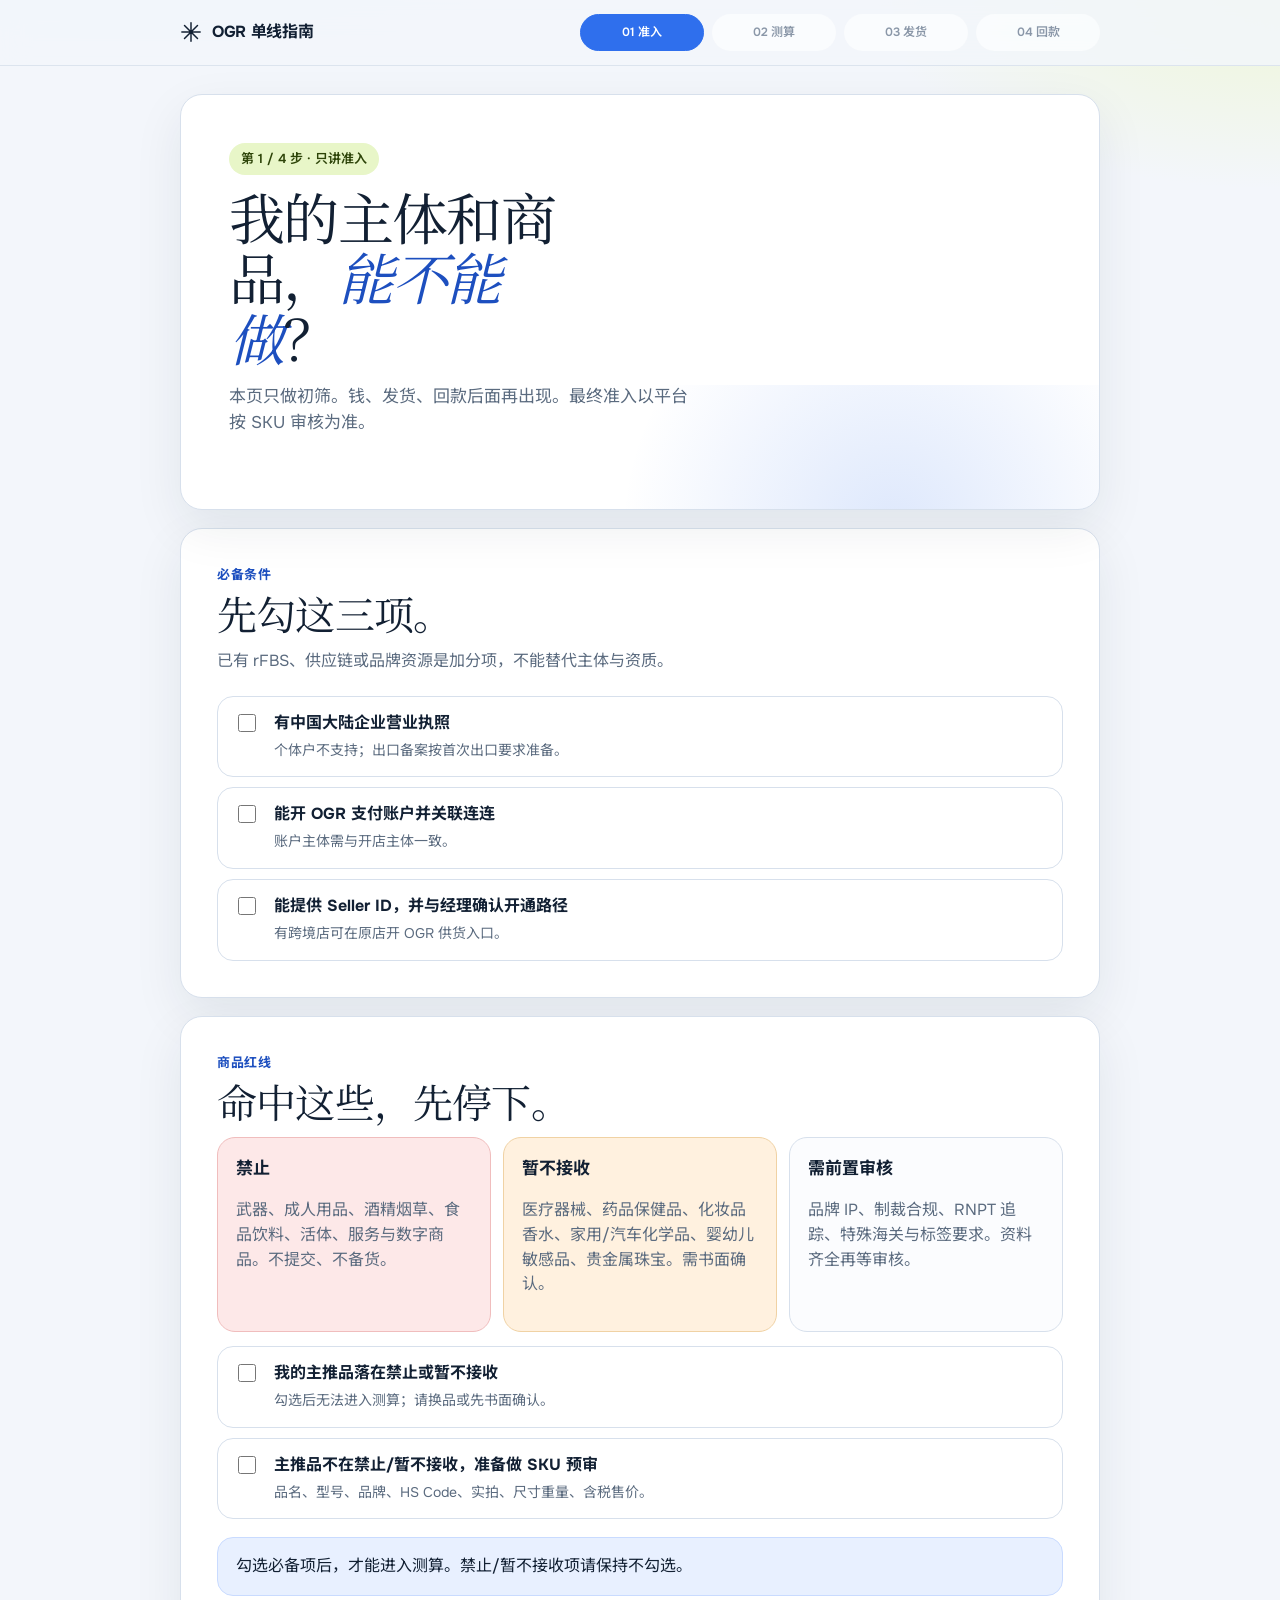
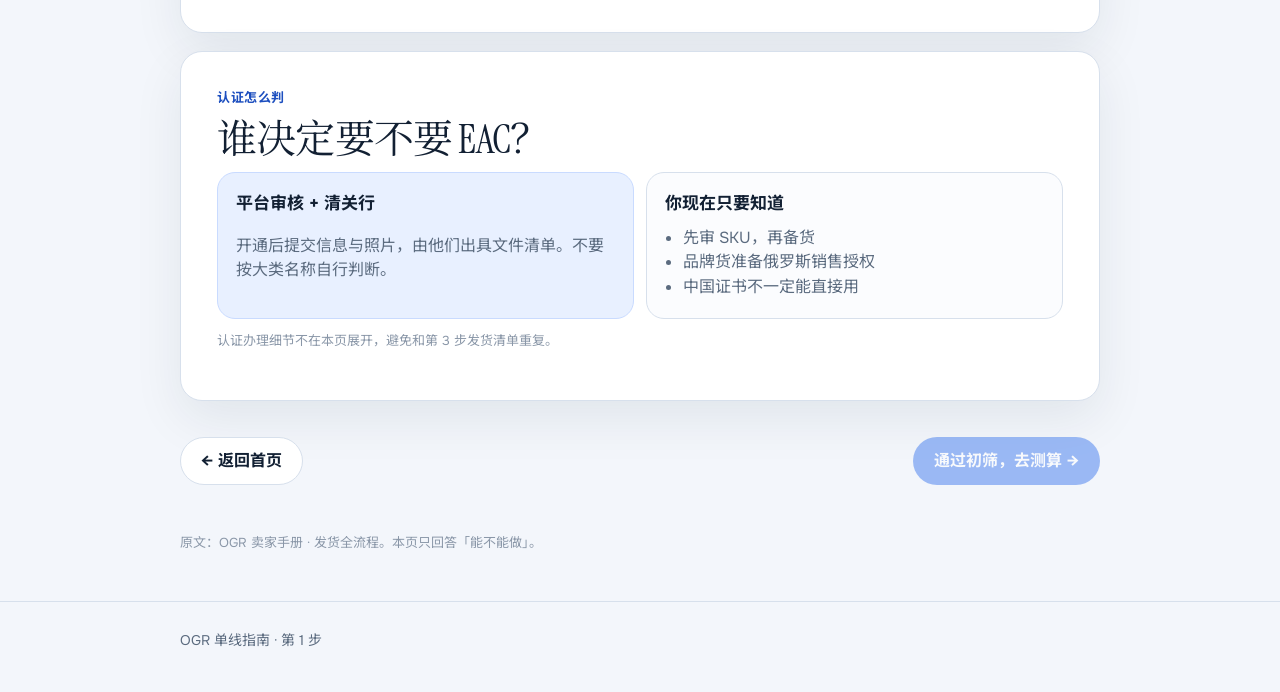
==== step-1.html @ 33021dd6 "Ship single-path OGR guide prototype. Replace multi-nav handbook with a four-step decision path so s" ====
<!DOCTYPE html>
<html lang="zh-CN">
<head>
  <meta charset="utf-8" />
  <meta name="viewport" content="width=device-width,initial-scale=1" />
  <title>01 能不能做 · OGR 单线指南</title>
  <link rel="preconnect" href="https://fonts.googleapis.com" />
  <link href="https://fonts.googleapis.com/css2?family=Instrument+Serif:ital@0;1&family=Onest:wght@400;500;600;700;800&family=Noto+Sans+SC:wght@400;500;700&family=Noto+Serif+SC:wght@400;500&display=swap" rel="stylesheet" />
  <link rel="stylesheet" href="style.css" />
</head>
<body>
  <header class="top">
    <div class="wrap top-in">
      <a class="brand" href="index.html">
        <svg fill="none" stroke="currentColor" stroke-linecap="round" stroke-width="1.6" viewBox="0 0 24 24"><path d="M12 2v20M2 12h20M4.9 4.9l14.2 14.2M19.1 4.9 4.9 19.1"></path></svg>
        OGR 单线指南
      </a>
      <nav class="progress" aria-label="进度">
        <a href="step-1.html" aria-current="step">01 准入</a>
        <a href="step-2.html">02 测算</a>
        <a href="step-3.html">03 发货</a>
        <a href="step-4.html">04 回款</a>
      </nav>
    </div>
  </header>

  <main class="wrap">
    <section class="hero">
      <div class="badge">第 1 / 4 步 · 只讲准入</div>
      <h1>我的主体和商品，<em>能不能做</em>？</h1>
      <p class="lead">本页只做初筛。钱、发货、回款后面再出现。最终准入以平台按 SKU 审核为准。</p>
    </section>

    <section class="panel">
      <div class="eyebrow">必备条件</div>
      <h2>先勾这三项。</h2>
      <p class="section-lead">已有 rFBS、供应链或品牌资源是加分项，不能替代主体与资质。</p>
      <div class="check-list">
        <label class="check"><input data-gate="need" type="checkbox" /><div><strong>有中国大陆企业营业执照</strong><span>个体户不支持；出口备案按首次出口要求准备。</span></div></label>
        <label class="check"><input data-gate="need" type="checkbox" /><div><strong>能开 OGR 支付账户并关联连连</strong><span>账户主体需与开店主体一致。</span></div></label>
        <label class="check"><input data-gate="need" type="checkbox" /><div><strong>能提供 Seller ID，并与经理确认开通路径</strong><span>有跨境店可在原店开 OGR 供货入口。</span></div></label>
      </div>
    </section>

    <section class="panel">
      <div class="eyebrow">商品红线</div>
      <h2>命中这些，先停下。</h2>
      <div class="grid three">
        <article class="card danger"><h3>禁止</h3><p>武器、成人用品、酒精烟草、食品饮料、活体、服务与数字商品。不提交、不备货。</p></article>
        <article class="card warn"><h3>暂不接收</h3><p>医疗器械、药品保健品、化妆品香水、家用/汽车化学品、婴幼儿敏感品、贵金属珠宝。需书面确认。</p></article>
        <article class="card"><h3>需前置审核</h3><p>品牌 IP、制裁合规、RNPT 追踪、特殊海关与标签要求。资料齐全再等审核。</p></article>
      </div>
      <div class="check-list" style="margin-top:14px">
        <label class="check"><input data-gate="block" type="checkbox" /><div><strong>我的主推品落在禁止或暂不接收</strong><span>勾选后无法进入测算；请换品或先书面确认。</span></div></label>
        <label class="check"><input data-gate="need" type="checkbox" /><div><strong>主推品不在禁止/暂不接收，准备做 SKU 预审</strong><span>品名、型号、品牌、HS Code、实拍、尺寸重量、含税售价。</span></div></label>
      </div>
      <div class="gate" id="gate-msg"></div>
    </section>

    <section class="panel">
      <div class="eyebrow">认证怎么判</div>
      <h2>谁决定要不要 EAC？</h2>
      <div class="grid two">
        <article class="card sky"><h3>平台审核 + 清关行</h3><p>开通后提交信息与照片，由他们出具文件清单。不要按大类名称自行判断。</p></article>
        <article class="card"><h3>你现在只要知道</h3><ul><li>先审 SKU，再备货</li><li>品牌货准备俄罗斯销售授权</li><li>中国证书不一定能直接用</li></ul></article>
      </div>
      <p class="note">认证办理细节不在本页展开，避免和第 3 步发货清单重复。</p>
    </section>

    <div class="nav-foot">
      <a class="btn light" href="index.html">← 返回首页</a>
      <a class="btn is-disabled" id="gate-next" href="#gate-msg" aria-disabled="true">通过初筛，去测算 →</a>
    </div>
    <p class="source">原文：OGR 卖家手册 · 发货全流程。本页只回答「能不能做」。</p>
  </main>

  <footer><div class="wrap">OGR 单线指南 · 第 1 步</div></footer>
  <script src="app.js" defer></script>
</body>
</html>
---- style.css ----
:root {
  --bg: #f3f6fb;
  --paper: #ffffff;
  --ink: #122033;
  --muted: #5b6b7f;
  --faint: #8a97a8;
  --line: #d7e0ec;
  --blue: #2f6fed;
  --blue-deep: #1d4fbf;
  --sky: #e8f0ff;
  --lime: #e8f6c8;
  --lime-ink: #2d4408;
  --warn: #fff1df;
  --warn-ink: #8a4b00;
  --danger: #fde8e8;
  --danger-ink: #9b1c1c;
  --ok: #e5f7ea;
  --ok-ink: #146c2e;
  --shadow: 0 18px 50px rgba(18, 32, 51, 0.08);
  --radius: 22px;
  --max: 920px;
  --serif: "Instrument Serif", "Noto Serif SC", Georgia, serif;
  --sans: "Onest", "Noto Sans SC", system-ui, sans-serif;
}

* { box-sizing: border-box; }
html { scroll-behavior: smooth; }
body {
  margin: 0;
  color: var(--ink);
  background:
    radial-gradient(1200px 500px at 10% -10%, #dce8ff 0%, transparent 55%),
    radial-gradient(900px 420px at 100% 0%, #eef6d8 0%, transparent 45%),
    var(--bg);
  font-family: var(--sans);
  line-height: 1.55;
}

a { color: var(--blue-deep); text-decoration-thickness: 1px; text-underline-offset: 3px; }
a:hover { color: var(--blue); }

.wrap { width: min(var(--max), calc(100% - 32px)); margin: 0 auto; }

.top {
  position: sticky;
  top: 0;
  z-index: 20;
  backdrop-filter: blur(14px);
  background: rgba(243, 246, 251, 0.86);
  border-bottom: 1px solid rgba(215, 224, 236, 0.8);
}
.top-in {
  display: flex;
  align-items: center;
  justify-content: space-between;
  gap: 16px;
  padding: 14px 0;
}
.brand {
  display: inline-flex;
  align-items: center;
  gap: 10px;
  color: var(--ink);
  text-decoration: none;
  font-weight: 700;
  letter-spacing: -0.02em;
}
.brand svg { width: 22px; height: 22px; }
.brand span { color: var(--faint); font-weight: 500; font-size: 13px; }

.progress {
  display: grid;
  grid-template-columns: repeat(4, 1fr);
  gap: 8px;
  width: min(520px, 58vw);
}
.progress a {
  text-decoration: none;
  color: var(--faint);
  font-size: 12px;
  font-weight: 600;
  padding: 8px 10px;
  border-radius: 999px;
  background: rgba(255,255,255,0.55);
  border: 1px solid transparent;
  text-align: center;
  white-space: nowrap;
  overflow: hidden;
  text-overflow: ellipsis;
}
.progress a[aria-current="step"] {
  color: white;
  background: var(--blue);
  border-color: var(--blue);
}
.progress a.done {
  color: var(--blue-deep);
  background: var(--sky);
  border-color: #c9dbff;
}

.hero, .panel {
  background: var(--paper);
  border: 1px solid var(--line);
  border-radius: var(--radius);
  box-shadow: var(--shadow);
}
.hero {
  margin: 28px auto 18px;
  padding: clamp(28px, 5vw, 48px);
  position: relative;
  overflow: hidden;
}
.hero::before {
  content: "";
  position: absolute;
  inset: auto -20% -40% 35%;
  height: 70%;
  background: radial-gradient(circle at center, rgba(47,111,237,0.16), transparent 65%);
  pointer-events: none;
}
.badge {
  display: inline-flex;
  align-items: center;
  gap: 8px;
  padding: 6px 12px;
  border-radius: 999px;
  background: var(--lime);
  color: var(--lime-ink);
  font-size: 13px;
  font-weight: 600;
}
h1 {
  margin: 16px 0 12px;
  font-family: var(--serif);
  font-size: clamp(34px, 6vw, 56px);
  line-height: 1.08;
  letter-spacing: -0.03em;
  font-weight: 400;
  max-width: 14ch;
}
h1 em {
  font-style: italic;
  color: var(--blue-deep);
}
.lead {
  margin: 0 0 24px;
  max-width: 42ch;
  color: var(--muted);
  font-size: 17px;
}
.cta-row { display: flex; flex-wrap: wrap; gap: 12px; align-items: center; }

.btn {
  display: inline-flex;
  align-items: center;
  justify-content: center;
  gap: 8px;
  min-height: 48px;
  padding: 0 20px;
  border-radius: 999px;
  border: 1px solid transparent;
  background: var(--blue);
  color: white;
  font: inherit;
  font-weight: 700;
  text-decoration: none;
  cursor: pointer;
  transition: transform .15s ease, background .15s ease;
}
.btn:hover { background: var(--blue-deep); transform: translateY(-1px); color: white; }
.btn.light {
  background: white;
  color: var(--ink);
  border-color: var(--line);
}
.btn.light:hover { background: var(--sky); color: var(--ink); }
.btn:disabled,
.btn.is-disabled,
.btn[aria-disabled="true"] {
  opacity: .45;
  cursor: not-allowed;
  transform: none;
  pointer-events: auto;
}

.stats {
  display: grid;
  grid-template-columns: repeat(3, 1fr);
  gap: 12px;
  margin-top: 28px;
}
.stat {
  padding: 16px;
  border-radius: 18px;
  background: linear-gradient(180deg, #f8fbff, #eef4ff);
  border: 1px solid #d9e6ff;
}
.stat b {
  display: block;
  font-family: var(--serif);
  font-size: 30px;
  line-height: 1;
  margin: 8px 0 6px;
}
.stat span { color: var(--muted); font-size: 13px; }

.panel { padding: clamp(22px, 4vw, 36px); margin: 0 auto 18px; }
.eyebrow {
  color: var(--blue-deep);
  font-size: 13px;
  font-weight: 700;
  letter-spacing: 0.04em;
  text-transform: uppercase;
}
h2 {
  margin: 8px 0 10px;
  font-family: var(--serif);
  font-size: clamp(28px, 4vw, 40px);
  line-height: 1.15;
  letter-spacing: -0.02em;
  font-weight: 400;
}
.section-lead { margin: 0 0 22px; color: var(--muted); max-width: 52ch; }

.grid { display: grid; gap: 12px; }
.grid.two { grid-template-columns: repeat(2, 1fr); }
.grid.three { grid-template-columns: repeat(3, 1fr); }

.card {
  padding: 18px;
  border-radius: 18px;
  border: 1px solid var(--line);
  background: #fbfcfe;
}
.card h3 { margin: 0 0 8px; font-size: 17px; }
.card p, .card li { color: var(--muted); }
.card ul { margin: 0; padding-left: 18px; }
.card.sky { background: var(--sky); border-color: #c9dbff; }
.card.ok { background: var(--ok); border-color: #b7e4c3; }
.card.warn { background: var(--warn); border-color: #f0d2a4; }
.card.danger { background: var(--danger); border-color: #f0bdbd; }

.check-list { display: grid; gap: 10px; }
.check {
  display: grid;
  grid-template-columns: 28px 1fr;
  gap: 12px;
  align-items: start;
  padding: 14px 16px;
  border-radius: 16px;
  border: 1px solid var(--line);
  background: white;
  cursor: pointer;
}
.check input { width: 18px; height: 18px; margin-top: 3px; accent-color: var(--blue); }
.check strong { display: block; margin-bottom: 2px; }
.check span { color: var(--muted); font-size: 14px; }

.gate {
  margin-top: 18px;
  padding: 16px 18px;
  border-radius: 16px;
  background: var(--sky);
  border: 1px solid #c9dbff;
  display: none;
}
.gate.show { display: block; }
.gate.bad { background: var(--warn); border-color: #f0d2a4; }

.calc {
  display: grid;
  grid-template-columns: 1.1fr 0.9fr;
  gap: 16px;
}
.fields { display: grid; gap: 12px; }
label.f {
  display: grid;
  gap: 6px;
  font-size: 14px;
  font-weight: 600;
}
.ipt {
  display: flex;
  align-items: center;
  gap: 8px;
  border: 1px solid var(--line);
  border-radius: 14px;
  background: white;
  padding: 0 14px;
  min-height: 48px;
}
.ipt input {
  border: 0;
  outline: 0;
  width: 100%;
  font: inherit;
  background: transparent;
}
.ipt span { color: var(--faint); font-size: 13px; white-space: nowrap; }
.result {
  padding: 18px;
  border-radius: 18px;
  background: linear-gradient(160deg, #16325f, #2f6fed);
  color: white;
  min-height: 100%;
}
.result p { margin: 0 0 8px; opacity: .8; font-size: 14px; }
.result .big {
  font-family: var(--serif);
  font-size: 42px;
  line-height: 1;
  margin: 4px 0 16px;
}
.result dl { margin: 0; display: grid; gap: 8px; }
.result dt { opacity: .75; font-size: 13px; }
.result dd { margin: 0; font-weight: 700; }
.note {
  margin-top: 12px;
  font-size: 13px;
  color: var(--faint);
}

.steps { counter-reset: s; display: grid; gap: 10px; }
.step {
  display: grid;
  grid-template-columns: 48px 1fr;
  gap: 14px;
  padding: 16px;
  border-radius: 18px;
  border: 1px solid var(--line);
  background: white;
}
.step .n {
  width: 48px;
  height: 48px;
  border-radius: 16px;
  display: grid;
  place-items: center;
  background: var(--sky);
  color: var(--blue-deep);
  font-weight: 800;
}
.step h3 { margin: 0 0 4px; font-size: 16px; }
.step p { margin: 0; color: var(--muted); font-size: 14px; }
.who {
  display: inline-block;
  margin-top: 8px;
  padding: 3px 8px;
  border-radius: 999px;
  background: #eef2f7;
  color: var(--muted);
  font-size: 12px;
  font-weight: 600;
}

.nav-foot {
  display: flex;
  justify-content: space-between;
  gap: 12px;
  flex-wrap: wrap;
  margin: 8px auto 40px;
  padding: 18px 0 8px;
}
.source {
  margin: 0 auto 48px;
  color: var(--faint);
  font-size: 13px;
}
.source a { color: var(--muted); }

footer {
  border-top: 1px solid var(--line);
  padding: 28px 0 40px;
  color: var(--muted);
  font-size: 14px;
}

.only-one {
  margin-top: 18px;
  padding: 14px 16px;
  border-left: 3px solid var(--blue);
  background: rgba(255,255,255,0.55);
  color: var(--muted);
  font-size: 14px;
}

@media (max-width: 820px) {
  .progress { display: none; }
  .stats, .grid.two, .grid.three, .calc { grid-template-columns: 1fr; }
  h1 { max-width: none; }
}
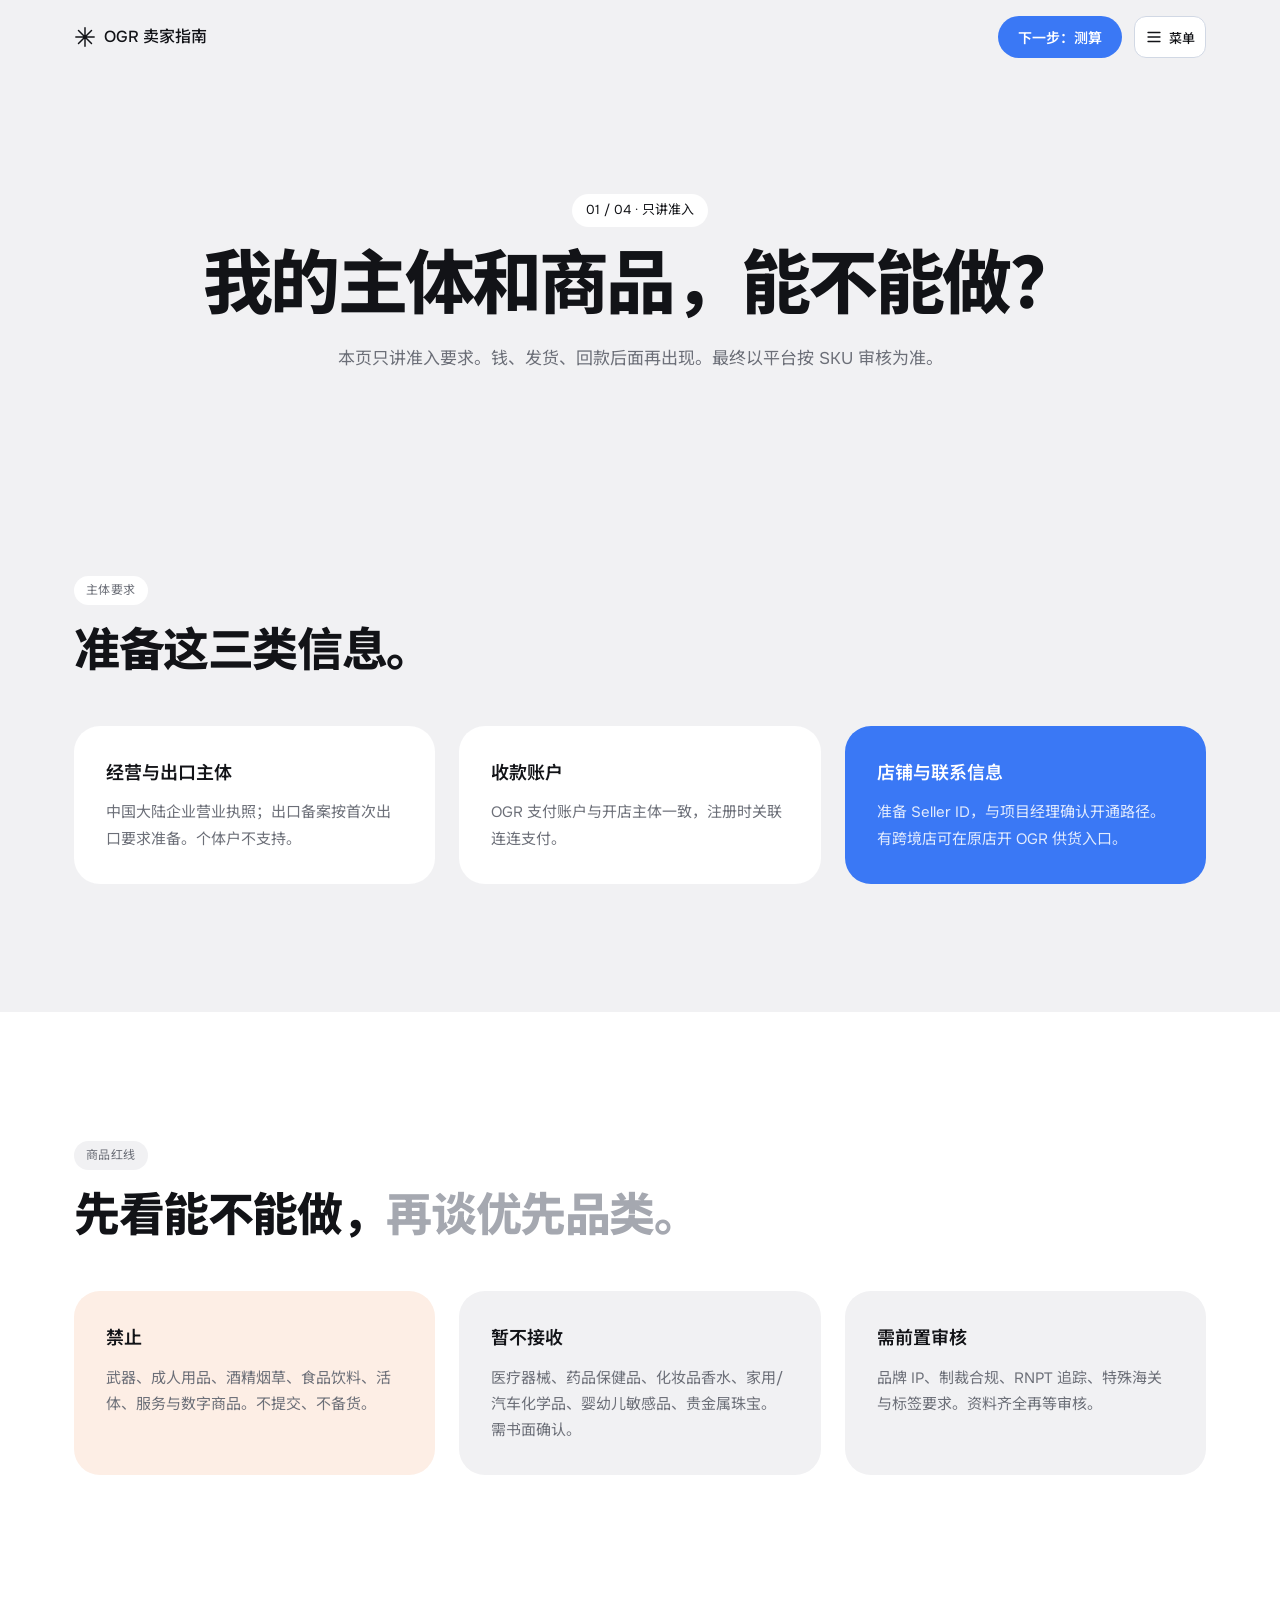
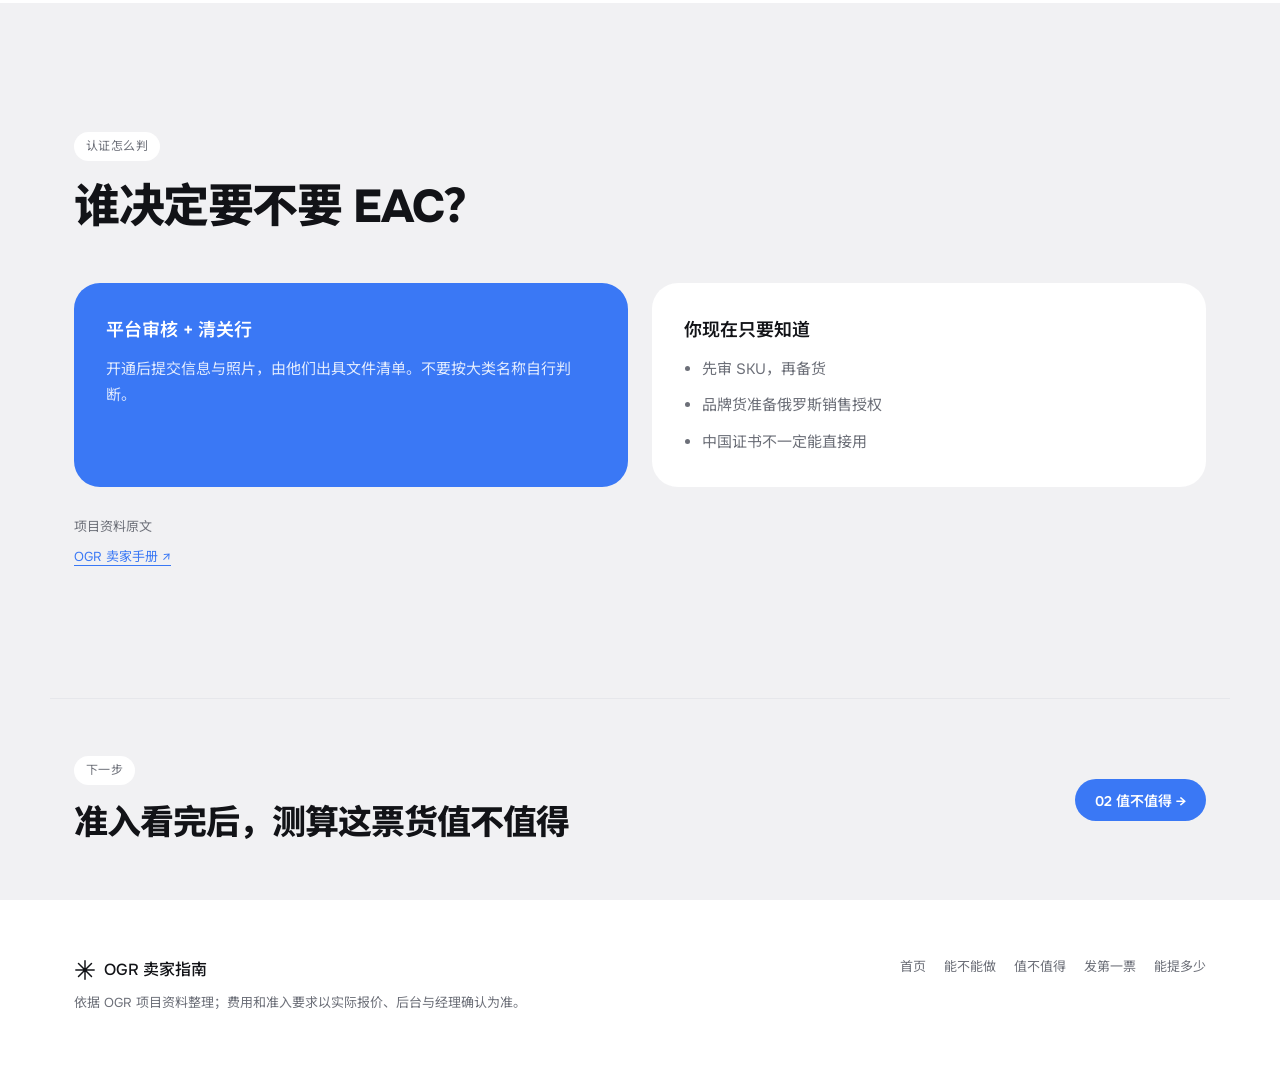
==== commit 8a551593: "Drop eligibility gate and restore original OGR visuals. Reuse existing guide CSS/markup; keep the fo" ====
--- a/step-1.html
+++ b/step-1.html
@@ -1,80 +1,46 @@
 <!DOCTYPE html>
 <html lang="zh-CN">
-<head>
-  <meta charset="utf-8" />
-  <meta name="viewport" content="width=device-width,initial-scale=1" />
-  <title>01 能不能做 · OGR 单线指南</title>
-  <link rel="preconnect" href="https://fonts.googleapis.com" />
-  <link href="https://fonts.googleapis.com/css2?family=Instrument+Serif:ital@0;1&family=Onest:wght@400;500;600;700;800&family=Noto+Sans+SC:wght@400;500;700&family=Noto+Serif+SC:wght@400;500&display=swap" rel="stylesheet" />
-  <link rel="stylesheet" href="style.css" />
-</head>
-<body>
-  <header class="top">
-    <div class="wrap top-in">
-      <a class="brand" href="index.html">
-        <svg fill="none" stroke="currentColor" stroke-linecap="round" stroke-width="1.6" viewBox="0 0 24 24"><path d="M12 2v20M2 12h20M4.9 4.9l14.2 14.2M19.1 4.9 4.9 19.1"></path></svg>
-        OGR 单线指南
-      </a>
-      <nav class="progress" aria-label="进度">
-        <a href="step-1.html" aria-current="step">01 准入</a>
-        <a href="step-2.html">02 测算</a>
-        <a href="step-3.html">03 发货</a>
-        <a href="step-4.html">04 回款</a>
-      </nav>
-    </div>
-  </header>
+<meta charset="utf-8"/>
+<meta content="width=device-width,initial-scale=1,viewport-fit=cover" name="viewport"/>
+<title>OGR · 能不能做</title>
+<link href="https://fonts.googleapis.com" rel="preconnect"/>
+<link href="https://fonts.googleapis.com/css2?family=Instrument+Serif:ital@0;1&amp;family=Onest:wght@400;500;600;800&amp;family=Noto+Sans+SC:wght@400;500;700&amp;family=Noto+Serif+SC:wght@400;500&amp;display=swap" rel="stylesheet"/>
+<link href="style.css" rel="stylesheet"/>
+<link href="polish.css" rel="stylesheet"/>
+<header class="site"><div class="in"><a class="brand" href="index.html"><svg fill="none" stroke="currentColor" stroke-linecap="round" stroke-width="1.6" viewBox="0 0 24 24"><path d="M12 2v20M2 12h20M4.9 4.9l14.2 14.2M19.1 4.9 4.9 19.1"></path></svg>OGR 卖家指南</a><nav class="menu"><a href="index.html">首页</a><a aria-current="page" href="step-1.html">01 能不能做</a><a href="step-2.html">02 值不值得</a><a href="step-3.html">03 发第一票</a><a href="step-4.html">04 能提多少</a></nav><a class="btn" href="step-2.html">下一步：测算</a><button aria-controls="site-navigation" aria-expanded="false" aria-label="打开或收起网站菜单" class="site-menu-toggle" type="button"><svg aria-hidden="true" fill="none" stroke="currentColor" stroke-linecap="round" stroke-width="1.7" viewBox="0 0 24 24"><path d="M4 6h16M4 12h16M4 18h16"></path></svg><span>菜单</span></button></div>
+<div aria-label="网站导航" class="in mnav" hidden id="site-navigation" role="navigation"><a href="index.html">首页</a><a aria-current="page" href="step-1.html">01 能不能做</a><a href="step-2.html">02 值不值得</a><a href="step-3.html">03 发第一票</a><a href="step-4.html">04 能提多少</a></div></header>
+<main class="guide-readable">
+<div class="phead"><div class="arc" aria-hidden="true"></div><div class="in"><div class="badge">01 / 04 · 只讲准入</div><h1 class="serif">我的主体和商品，能不能做？</h1><p>本页只讲准入要求。钱、发货、回款后面再出现。最终以平台按 SKU 审核为准。</p></div></div>
 
-  <main class="wrap">
-    <section class="hero">
-      <div class="badge">第 1 / 4 步 · 只讲准入</div>
-      <h1>我的主体和商品，<em>能不能做</em>？</h1>
-      <p class="lead">本页只做初筛。钱、发货、回款后面再出现。最终准入以平台按 SKU 审核为准。</p>
-    </section>
+<section><div class="in">
+<div class="eyebrow">主体要求</div><h2 class="h2">准备这三类信息。</h2>
+<div class="grid g3" style="margin-top:28px">
+<div class="card"><h3>经营与出口主体</h3><p>中国大陆企业营业执照；出口备案按首次出口要求准备。个体户不支持。</p></div>
+<div class="card"><h3>收款账户</h3><p>OGR 支付账户与开店主体一致，注册时关联连连支付。</p></div>
+<div class="card panel-sky"><h3>店铺与联系信息</h3><p>准备 Seller ID，与项目经理确认开通路径。有跨境店可在原店开 OGR 供货入口。</p></div>
+</div>
+</div></section>
 
-    <section class="panel">
-      <div class="eyebrow">必备条件</div>
-      <h2>先勾这三项。</h2>
-      <p class="section-lead">已有 rFBS、供应链或品牌资源是加分项，不能替代主体与资质。</p>
-      <div class="check-list">
-        <label class="check"><input data-gate="need" type="checkbox" /><div><strong>有中国大陆企业营业执照</strong><span>个体户不支持；出口备案按首次出口要求准备。</span></div></label>
-        <label class="check"><input data-gate="need" type="checkbox" /><div><strong>能开 OGR 支付账户并关联连连</strong><span>账户主体需与开店主体一致。</span></div></label>
-        <label class="check"><input data-gate="need" type="checkbox" /><div><strong>能提供 Seller ID，并与经理确认开通路径</strong><span>有跨境店可在原店开 OGR 供货入口。</span></div></label>
-      </div>
-    </section>
+<section class="soft"><div class="in">
+<div class="eyebrow">商品红线</div><h2 class="h2">先看能不能做，<span>再谈优先品类。</span></h2>
+<div class="grid g3" style="margin-top:28px">
+<div class="card" style="background:var(--warn-soft)"><h3>禁止</h3><p>武器、成人用品、酒精烟草、食品饮料、活体、服务与数字商品。不提交、不备货。</p></div>
+<div class="card"><h3>暂不接收</h3><p>医疗器械、药品保健品、化妆品香水、家用/汽车化学品、婴幼儿敏感品、贵金属珠宝。需书面确认。</p></div>
+<div class="card"><h3>需前置审核</h3><p>品牌 IP、制裁合规、RNPT 追踪、特殊海关与标签要求。资料齐全再等审核。</p></div>
+</div>
+</div></section>
 
-    <section class="panel">
-      <div class="eyebrow">商品红线</div>
-      <h2>命中这些，先停下。</h2>
-      <div class="grid three">
-        <article class="card danger"><h3>禁止</h3><p>武器、成人用品、酒精烟草、食品饮料、活体、服务与数字商品。不提交、不备货。</p></article>
-        <article class="card warn"><h3>暂不接收</h3><p>医疗器械、药品保健品、化妆品香水、家用/汽车化学品、婴幼儿敏感品、贵金属珠宝。需书面确认。</p></article>
-        <article class="card"><h3>需前置审核</h3><p>品牌 IP、制裁合规、RNPT 追踪、特殊海关与标签要求。资料齐全再等审核。</p></article>
-      </div>
-      <div class="check-list" style="margin-top:14px">
-        <label class="check"><input data-gate="block" type="checkbox" /><div><strong>我的主推品落在禁止或暂不接收</strong><span>勾选后无法进入测算；请换品或先书面确认。</span></div></label>
-        <label class="check"><input data-gate="need" type="checkbox" /><div><strong>主推品不在禁止/暂不接收，准备做 SKU 预审</strong><span>品名、型号、品牌、HS Code、实拍、尺寸重量、含税售价。</span></div></label>
-      </div>
-      <div class="gate" id="gate-msg"></div>
-    </section>
+<section><div class="in">
+<div class="eyebrow">认证怎么判</div><h2 class="h2">谁决定要不要 EAC？</h2>
+<div class="grid g2" style="margin-top:28px">
+<div class="card panel-sky"><h3>平台审核 + 清关行</h3><p>开通后提交信息与照片，由他们出具文件清单。不要按大类名称自行判断。</p></div>
+<div class="card"><h3>你现在只要知道</h3><ul class="clean"><li>先审 SKU，再备货</li><li>品牌货准备俄罗斯销售授权</li><li>中国证书不一定能直接用</li></ul></div>
+</div>
+<p class="source-line"><span>项目资料原文</span><a href="https://mcnr4asdohn7.feishu.cn/wiki/GHFMwMTVVi674Xk6fSncdgdinuc" rel="noopener" target="_blank">OGR 卖家手册 ↗</a></p>
+</div></section>
 
-    <section class="panel">
-      <div class="eyebrow">认证怎么判</div>
-      <h2>谁决定要不要 EAC？</h2>
-      <div class="grid two">
-        <article class="card sky"><h3>平台审核 + 清关行</h3><p>开通后提交信息与照片，由他们出具文件清单。不要按大类名称自行判断。</p></article>
-        <article class="card"><h3>你现在只要知道</h3><ul><li>先审 SKU，再备货</li><li>品牌货准备俄罗斯销售授权</li><li>中国证书不一定能直接用</li></ul></article>
-      </div>
-      <p class="note">认证办理细节不在本页展开，避免和第 3 步发货清单重复。</p>
-    </section>
-
-    <div class="nav-foot">
-      <a class="btn light" href="index.html">← 返回首页</a>
-      <a class="btn is-disabled" id="gate-next" href="#gate-msg" aria-disabled="true">通过初筛，去测算 →</a>
-    </div>
-    <p class="source">原文：OGR 卖家手册 · 发货全流程。本页只回答「能不能做」。</p>
-  </main>
-
-  <footer><div class="wrap">OGR 单线指南 · 第 1 步</div></footer>
-  <script src="app.js" defer></script>
-</body>
+<div class="in next"><div><div class="eyebrow">下一步</div><div class="h2">准入看完后，测算这票货值不值得</div></div><a class="btn" href="step-2.html">02 值不值得 →</a></div>
+</main>
+<footer><div class="in"><div><a class="brand" href="index.html"><svg fill="none" stroke="currentColor" stroke-linecap="round" stroke-width="1.6" viewBox="0 0 24 24"><path d="M12 2v20M2 12h20M4.9 4.9l14.2 14.2M19.1 4.9 4.9 19.1"></path></svg>OGR 卖家指南</a><p style="margin:8px 0 0">依据 OGR 项目资料整理；费用和准入要求以实际报价、后台与经理确认为准。</p></div><nav><a href="index.html">首页</a><a href="step-1.html">能不能做</a><a href="step-2.html">值不值得</a><a href="step-3.html">发第一票</a><a href="step-4.html">能提多少</a></nav></div></footer>
+<script defer src="site-nav.js"></script>
 </html>
--- a/style.css
+++ b/style.css
@@ -1,392 +1,413 @@
-:root {
-  --bg: #f3f6fb;
-  --paper: #ffffff;
-  --ink: #122033;
-  --muted: #5b6b7f;
-  --faint: #8a97a8;
-  --line: #d7e0ec;
-  --blue: #2f6fed;
-  --blue-deep: #1d4fbf;
-  --sky: #e8f0ff;
-  --lime: #e8f6c8;
-  --lime-ink: #2d4408;
-  --warn: #fff1df;
-  --warn-ink: #8a4b00;
-  --danger: #fde8e8;
-  --danger-ink: #9b1c1c;
-  --ok: #e5f7ea;
-  --ok-ink: #146c2e;
-  --shadow: 0 18px 50px rgba(18, 32, 51, 0.08);
-  --radius: 22px;
-  --max: 920px;
-  --serif: "Instrument Serif", "Noto Serif SC", Georgia, serif;
-  --sans: "Onest", "Noto Sans SC", system-ui, sans-serif;
-}
-
-* { box-sizing: border-box; }
-html { scroll-behavior: smooth; }
-body {
-  margin: 0;
-  color: var(--ink);
-  background:
-    radial-gradient(1200px 500px at 10% -10%, #dce8ff 0%, transparent 55%),
-    radial-gradient(900px 420px at 100% 0%, #eef6d8 0%, transparent 45%),
-    var(--bg);
-  font-family: var(--sans);
-  line-height: 1.55;
-}
-
-a { color: var(--blue-deep); text-decoration-thickness: 1px; text-underline-offset: 3px; }
-a:hover { color: var(--blue); }
-
-.wrap { width: min(var(--max), calc(100% - 32px)); margin: 0 auto; }
-
-.top {
-  position: sticky;
-  top: 0;
-  z-index: 20;
-  backdrop-filter: blur(14px);
-  background: rgba(243, 246, 251, 0.86);
-  border-bottom: 1px solid rgba(215, 224, 236, 0.8);
-}
-.top-in {
-  display: flex;
-  align-items: center;
-  justify-content: space-between;
-  gap: 16px;
-  padding: 14px 0;
-}
-.brand {
-  display: inline-flex;
-  align-items: center;
-  gap: 10px;
-  color: var(--ink);
-  text-decoration: none;
-  font-weight: 700;
-  letter-spacing: -0.02em;
-}
-.brand svg { width: 22px; height: 22px; }
-.brand span { color: var(--faint); font-weight: 500; font-size: 13px; }
-
-.progress {
-  display: grid;
-  grid-template-columns: repeat(4, 1fr);
-  gap: 8px;
-  width: min(520px, 58vw);
-}
-.progress a {
-  text-decoration: none;
-  color: var(--faint);
-  font-size: 12px;
-  font-weight: 600;
-  padding: 8px 10px;
-  border-radius: 999px;
-  background: rgba(255,255,255,0.55);
-  border: 1px solid transparent;
-  text-align: center;
-  white-space: nowrap;
-  overflow: hidden;
-  text-overflow: ellipsis;
-}
-.progress a[aria-current="step"] {
-  color: white;
-  background: var(--blue);
-  border-color: var(--blue);
-}
-.progress a.done {
-  color: var(--blue-deep);
-  background: var(--sky);
-  border-color: #c9dbff;
-}
-
-.hero, .panel {
-  background: var(--paper);
-  border: 1px solid var(--line);
-  border-radius: var(--radius);
-  box-shadow: var(--shadow);
-}
-.hero {
-  margin: 28px auto 18px;
-  padding: clamp(28px, 5vw, 48px);
-  position: relative;
-  overflow: hidden;
-}
-.hero::before {
-  content: "";
-  position: absolute;
-  inset: auto -20% -40% 35%;
-  height: 70%;
-  background: radial-gradient(circle at center, rgba(47,111,237,0.16), transparent 65%);
-  pointer-events: none;
-}
-.badge {
-  display: inline-flex;
-  align-items: center;
-  gap: 8px;
-  padding: 6px 12px;
-  border-radius: 999px;
-  background: var(--lime);
-  color: var(--lime-ink);
-  font-size: 13px;
-  font-weight: 600;
-}
-h1 {
-  margin: 16px 0 12px;
-  font-family: var(--serif);
-  font-size: clamp(34px, 6vw, 56px);
-  line-height: 1.08;
-  letter-spacing: -0.03em;
-  font-weight: 400;
-  max-width: 14ch;
-}
-h1 em {
-  font-style: italic;
-  color: var(--blue-deep);
-}
-.lead {
-  margin: 0 0 24px;
-  max-width: 42ch;
-  color: var(--muted);
-  font-size: 17px;
-}
-.cta-row { display: flex; flex-wrap: wrap; gap: 12px; align-items: center; }
-
-.btn {
-  display: inline-flex;
-  align-items: center;
-  justify-content: center;
-  gap: 8px;
-  min-height: 48px;
-  padding: 0 20px;
-  border-radius: 999px;
-  border: 1px solid transparent;
-  background: var(--blue);
-  color: white;
-  font: inherit;
-  font-weight: 700;
-  text-decoration: none;
-  cursor: pointer;
-  transition: transform .15s ease, background .15s ease;
-}
-.btn:hover { background: var(--blue-deep); transform: translateY(-1px); color: white; }
-.btn.light {
-  background: white;
-  color: var(--ink);
-  border-color: var(--line);
-}
-.btn.light:hover { background: var(--sky); color: var(--ink); }
-.btn:disabled,
-.btn.is-disabled,
-.btn[aria-disabled="true"] {
-  opacity: .45;
-  cursor: not-allowed;
-  transform: none;
-  pointer-events: auto;
-}
-
-.stats {
-  display: grid;
-  grid-template-columns: repeat(3, 1fr);
-  gap: 12px;
-  margin-top: 28px;
-}
-.stat {
-  padding: 16px;
-  border-radius: 18px;
-  background: linear-gradient(180deg, #f8fbff, #eef4ff);
-  border: 1px solid #d9e6ff;
-}
-.stat b {
-  display: block;
-  font-family: var(--serif);
-  font-size: 30px;
-  line-height: 1;
-  margin: 8px 0 6px;
-}
-.stat span { color: var(--muted); font-size: 13px; }
-
-.panel { padding: clamp(22px, 4vw, 36px); margin: 0 auto 18px; }
-.eyebrow {
-  color: var(--blue-deep);
-  font-size: 13px;
-  font-weight: 700;
-  letter-spacing: 0.04em;
-  text-transform: uppercase;
-}
-h2 {
-  margin: 8px 0 10px;
-  font-family: var(--serif);
-  font-size: clamp(28px, 4vw, 40px);
-  line-height: 1.15;
-  letter-spacing: -0.02em;
-  font-weight: 400;
-}
-.section-lead { margin: 0 0 22px; color: var(--muted); max-width: 52ch; }
-
-.grid { display: grid; gap: 12px; }
-.grid.two { grid-template-columns: repeat(2, 1fr); }
-.grid.three { grid-template-columns: repeat(3, 1fr); }
-
-.card {
-  padding: 18px;
-  border-radius: 18px;
-  border: 1px solid var(--line);
-  background: #fbfcfe;
-}
-.card h3 { margin: 0 0 8px; font-size: 17px; }
-.card p, .card li { color: var(--muted); }
-.card ul { margin: 0; padding-left: 18px; }
-.card.sky { background: var(--sky); border-color: #c9dbff; }
-.card.ok { background: var(--ok); border-color: #b7e4c3; }
-.card.warn { background: var(--warn); border-color: #f0d2a4; }
-.card.danger { background: var(--danger); border-color: #f0bdbd; }
-
-.check-list { display: grid; gap: 10px; }
-.check {
-  display: grid;
-  grid-template-columns: 28px 1fr;
-  gap: 12px;
-  align-items: start;
-  padding: 14px 16px;
-  border-radius: 16px;
-  border: 1px solid var(--line);
-  background: white;
-  cursor: pointer;
-}
-.check input { width: 18px; height: 18px; margin-top: 3px; accent-color: var(--blue); }
-.check strong { display: block; margin-bottom: 2px; }
-.check span { color: var(--muted); font-size: 14px; }
-
-.gate {
-  margin-top: 18px;
-  padding: 16px 18px;
-  border-radius: 16px;
-  background: var(--sky);
-  border: 1px solid #c9dbff;
-  display: none;
-}
-.gate.show { display: block; }
-.gate.bad { background: var(--warn); border-color: #f0d2a4; }
-
-.calc {
-  display: grid;
-  grid-template-columns: 1.1fr 0.9fr;
-  gap: 16px;
-}
-.fields { display: grid; gap: 12px; }
-label.f {
-  display: grid;
-  gap: 6px;
-  font-size: 14px;
-  font-weight: 600;
-}
-.ipt {
-  display: flex;
-  align-items: center;
-  gap: 8px;
-  border: 1px solid var(--line);
-  border-radius: 14px;
-  background: white;
-  padding: 0 14px;
-  min-height: 48px;
-}
-.ipt input {
-  border: 0;
-  outline: 0;
-  width: 100%;
-  font: inherit;
-  background: transparent;
-}
-.ipt span { color: var(--faint); font-size: 13px; white-space: nowrap; }
-.result {
-  padding: 18px;
-  border-radius: 18px;
-  background: linear-gradient(160deg, #16325f, #2f6fed);
-  color: white;
-  min-height: 100%;
-}
-.result p { margin: 0 0 8px; opacity: .8; font-size: 14px; }
-.result .big {
-  font-family: var(--serif);
-  font-size: 42px;
-  line-height: 1;
-  margin: 4px 0 16px;
-}
-.result dl { margin: 0; display: grid; gap: 8px; }
-.result dt { opacity: .75; font-size: 13px; }
-.result dd { margin: 0; font-weight: 700; }
-.note {
-  margin-top: 12px;
-  font-size: 13px;
-  color: var(--faint);
-}
-
-.steps { counter-reset: s; display: grid; gap: 10px; }
-.step {
-  display: grid;
-  grid-template-columns: 48px 1fr;
-  gap: 14px;
-  padding: 16px;
-  border-radius: 18px;
-  border: 1px solid var(--line);
-  background: white;
-}
-.step .n {
-  width: 48px;
-  height: 48px;
-  border-radius: 16px;
-  display: grid;
-  place-items: center;
-  background: var(--sky);
-  color: var(--blue-deep);
-  font-weight: 800;
-}
-.step h3 { margin: 0 0 4px; font-size: 16px; }
-.step p { margin: 0; color: var(--muted); font-size: 14px; }
-.who {
-  display: inline-block;
-  margin-top: 8px;
-  padding: 3px 8px;
-  border-radius: 999px;
-  background: #eef2f7;
-  color: var(--muted);
-  font-size: 12px;
-  font-weight: 600;
-}
-
-.nav-foot {
-  display: flex;
-  justify-content: space-between;
-  gap: 12px;
-  flex-wrap: wrap;
-  margin: 8px auto 40px;
-  padding: 18px 0 8px;
-}
-.source {
-  margin: 0 auto 48px;
-  color: var(--faint);
-  font-size: 13px;
-}
-.source a { color: var(--muted); }
-
-footer {
-  border-top: 1px solid var(--line);
-  padding: 28px 0 40px;
-  color: var(--muted);
-  font-size: 14px;
-}
-
-.only-one {
-  margin-top: 18px;
-  padding: 14px 16px;
-  border-left: 3px solid var(--blue);
-  background: rgba(255,255,255,0.55);
-  color: var(--muted);
-  font-size: 14px;
-}
-
-@media (max-width: 820px) {
-  .progress { display: none; }
-  .stats, .grid.two, .grid.three, .calc { grid-template-columns: 1fr; }
-  h1 { max-width: none; }
-}
+/* Layout: 居中衬线标题 + 天空弧形 + 风景插画；内容页为窄栏卡片 */
+:root{
+  --bg:#f1f1f3;--soft:#f1f1f3;--sky:#e4edff;--ink:#121317;--muted:#6c6f78;--faint:#a5a8b0;--line:#e6e7eb;
+  --blue:#3a78f5;--lime:#c8ef4a;--leaf:#3a9a2f;--leaf-soft:#eaf8dc;--warn:#e0571c;--warn-soft:#fdeee5;
+  --serif:"Instrument Serif","Noto Serif SC",Georgia,serif;--sans:"Onest","Noto Sans SC",system-ui,sans-serif;--heavy:"Onest","Noto Sans SC",system-ui,sans-serif;
+  color-scheme:light;
+}
+*{box-sizing:border-box}
+body{background:var(--bg);color:var(--ink);font-family:var(--sans);font-size:15px;line-height:1.65;-webkit-font-smoothing:antialiased}
+a{color:inherit}
+.in{max-width:1120px;margin:0 auto;padding-left:max(20px,env(safe-area-inset-left,0px));padding-right:max(20px,env(safe-area-inset-right,0px))}
+.num{font-variant-numeric:tabular-nums}
+h1,h2,h3{text-wrap:balance;margin:0}
+.serif{font-family:var(--serif);font-weight:400;letter-spacing:-.01em}
+em.it{font-style:italic;font-family:var(--serif)}
+/* header */
+header.site{position:sticky;top:env(safe-area-inset-top,0px);z-index:20;background:rgba(255,255,255,.9);backdrop-filter:blur(10px)}
+body::before{content:"";position:fixed;inset:0 0 auto;height:env(safe-area-inset-top,0px);z-index:30;background:#fff}
+header.site .in{display:flex;align-items:center;justify-content:space-between;gap:16px;padding-block:16px}
+.brand{display:flex;align-items:center;gap:8px;text-decoration:none;font-weight:500;font-size:16px}
+.brand svg{width:22px;height:22px}
+.menu{display:flex;gap:28px;font-size:14px}
+.menu a{text-decoration:none;color:var(--ink);opacity:.75;white-space:nowrap}
+.menu a[aria-current]{opacity:1;font-weight:600}
+.btn{display:inline-flex;align-items:center;gap:8px;border:0;border-radius:999px;background:var(--ink);color:#fff;font:500 14px var(--sans);padding:11px 20px;text-decoration:none;cursor:pointer;white-space:nowrap}
+.btn.light{background:#fff;color:var(--ink);box-shadow:0 2px 10px rgba(20,30,50,.12)}
+.btn:focus-visible,a:focus-visible,input:focus-visible,button:focus-visible{outline:2px solid var(--blue);outline-offset:2px}
+header.site .in.mnav{display:none}
+@media (max-width:820px){.menu{display:none}header.site .in.mnav{display:flex;gap:6px;overflow-x:auto;padding-bottom:10px;scrollbar-width:none}.mnav a{flex:none;font-size:13px;text-decoration:none;padding:6px 12px;border-radius:999px;background:var(--soft);color:var(--muted)}.mnav a[aria-current]{background:var(--ink);color:#fff}}
+/* hero */
+.hero{position:relative;text-align:center;overflow:hidden}
+.hero .arc{position:absolute;left:50%;top:70px;width:min(980px,140vw);aspect-ratio:2/1;transform:translateX(-50%);border-radius:50% 50% 0 0/100% 100% 0 0;background:linear-gradient(180deg,var(--sky),rgba(232,239,253,0) 85%)}
+.hero .inner{position:relative;z-index:1;padding-block:110px 40px}
+.badge{display:inline-block;background:#fff;border-radius:999px;padding:5px 14px;font-size:13px;box-shadow:0 2px 10px rgba(20,30,50,.08);margin-bottom:22px}
+.hero h1{font-size:clamp(42px,7.4vw,84px);line-height:1.05}
+.hero p{max-width:600px;margin:22px auto 28px;color:var(--muted);font-size:16px}
+.hero .cta{display:flex;gap:12px;justify-content:center;flex-wrap:wrap}
+.float{position:absolute;z-index:2;width:58px;height:58px;border-radius:16px;background:#fff;box-shadow:0 8px 24px rgba(20,30,50,.12);display:grid;place-items:center;font-size:12px;font-weight:600;color:var(--ink)}
+.float svg{width:26px;height:26px}
+@media (prefers-reduced-motion:no-preference){.float{animation:bob 6s ease-in-out infinite}.float:nth-child(2n){animation-delay:-3s}@keyframes bob{50%{transform:translateY(-8px)}}}
+@media (max-width:700px){.float{display:none}.hero .inner{padding-block:60px 30px}}
+.land{display:block;width:100%;height:auto;margin-top:-10px}
+/* page head */
+.phead{position:relative;text-align:center;overflow:hidden;padding-block:70px 40px}
+.phead .arc{top:30px}
+.phead h1{position:relative;font-size:clamp(36px,6vw,64px);line-height:1.08}
+.phead p{position:relative;max-width:620px;margin:16px auto 0;color:var(--muted)}
+/* sections */
+section{padding-block:64px}
+.eyebrow{font-size:13px;color:var(--muted);letter-spacing:.04em;margin-bottom:10px}
+.h2{font-family:var(--serif);font-weight:400;font-size:clamp(30px,4.4vw,46px);line-height:1.15}
+.h2 span{color:var(--faint)}
+.soft{background:var(--soft)}
+.grid{display:grid;gap:16px}
+.g2{grid-template-columns:repeat(2,minmax(0,1fr))}.g3{grid-template-columns:repeat(3,minmax(0,1fr))}.g4{grid-template-columns:repeat(4,minmax(0,1fr))}.g5{grid-template-columns:repeat(5,minmax(0,1fr))}
+@media (max-width:900px){.g3,.g4,.g5{grid-template-columns:1fr 1fr}.g2{grid-template-columns:1fr}}
+@media (max-width:460px){.g3{grid-template-columns:1fr}}
+.card{background:#fff;border:1px solid var(--line);border-radius:22px;padding:22px;min-width:0}
+.card h3{font-size:17px;font-weight:600;margin-bottom:6px}
+.card p{margin:0;color:var(--muted);font-size:14px}
+.card .big{font-family:var(--serif);font-size:44px;line-height:1.1;margin:6px 0}
+.step .n{font-family:var(--serif);font-size:30px;color:var(--blue);line-height:1}
+.step .tag{display:inline-block;font-size:11px;color:var(--leaf);background:var(--leaf-soft);border-radius:6px;padding:1px 7px;margin-top:10px}
+ul.clean{margin:0;padding-left:18px;display:grid;gap:6px;color:var(--muted);font-size:14px}
+.split{display:grid;grid-template-columns:1fr 1fr;gap:16px}
+@media (max-width:900px){.split{grid-template-columns:1fr}}
+.panel-sky{background:var(--sky);border:0}
+.tbl{overflow-x:auto;border:1px solid var(--line);border-radius:22px;background:#fff}
+.tbl table{width:100%;min-width:620px;border-collapse:collapse;font-size:14px}
+.tbl th,.tbl td{padding:13px 18px;text-align:left;border-bottom:1px solid var(--line)}
+.tbl thead th{font-weight:600;font-size:13px}
+.tbl tbody th{font-weight:400;color:var(--muted)}
+.tbl .og{background:var(--sky);font-weight:600}
+.tbl tr:last-child th,.tbl tr:last-child td{border-bottom:0}
+.tbl tr.sep th,.tbl tr.sep td{border-top:2px solid var(--line)}
+.chips{display:flex;flex-wrap:wrap;gap:8px;margin-top:14px}
+.chips span{border-radius:999px;padding:7px 14px;font-size:13px;background:var(--soft)}
+.chips.dark span{background:var(--ink);color:#fff}
+.next{display:flex;justify-content:space-between;align-items:center;gap:16px;flex-wrap:wrap;border-top:1px solid var(--line);padding-block:36px}
+.next .h2{font-size:clamp(24px,3.4vw,34px)}
+/* footer */
+footer{background:var(--soft);border-top:1px solid var(--line)}
+footer .in{padding-block:40px;display:flex;justify-content:space-between;gap:20px;flex-wrap:wrap;font-size:13px;color:var(--muted)}
+footer .brand{color:var(--ink)}
+footer nav{display:flex;gap:18px;flex-wrap:wrap}
+footer nav a{text-decoration:none}
+/* calculator */
+.calc{display:grid;grid-template-columns:minmax(0,1.05fr) minmax(0,1fr);gap:20px;align-items:start}
+@media (max-width:900px){.calc{grid-template-columns:1fr}}
+.form h3{font-size:15px;font-weight:600;margin:0 0 12px}
+.form .blk+.blk{border-top:1px solid var(--line);margin-top:20px;padding-top:20px}
+.fields{display:grid;grid-template-columns:1fr 1fr;gap:12px}.fields.t3{grid-template-columns:repeat(3,1fr)}
+label.f{display:flex;flex-direction:column;gap:6px;font-size:13px;color:var(--muted);min-width:0}
+.ipt{display:flex;align-items:center;border:1px solid var(--line);border-radius:14px;background:var(--soft);padding:0 14px;height:48px}
+.ipt:focus-within{border-color:var(--blue);background:#fff}
+.ipt input{flex:1;min-width:0;border:0;background:transparent;color:var(--ink);font:500 16px var(--sans);font-variant-numeric:tabular-nums;outline:none}
+.ipt span{font-size:12px;color:var(--faint)}
+.est{font-size:10px;color:var(--warn);background:var(--warn-soft);border-radius:5px;padding:0 5px;margin-left:4px}
+.presets{display:flex;flex-wrap:wrap;gap:8px;margin-bottom:20px}
+.pre{border:1px solid var(--line);background:#fff;border-radius:999px;font:500 13px var(--sans);padding:8px 14px;cursor:pointer;color:var(--ink)}
+.pre[aria-pressed="true"]{background:var(--ink);color:#fff;border-color:var(--ink)}
+.res{position:sticky;top:90px}
+@media (max-width:900px){.res{position:static}}
+.res .head{background:var(--sky);border-radius:22px;padding:24px}
+.res .head .k{font-size:13px;color:var(--muted)}
+.res .head .big{font-family:var(--serif);font-size:clamp(48px,7vw,64px);line-height:1.05;margin:4px 0}
+.res .head .row{display:grid;grid-template-columns:repeat(3,1fr);gap:10px;margin-top:16px;padding-top:14px;border-top:1px solid rgba(43,95,217,.18)}
+.res .head small{display:block;font-size:12px;color:var(--muted)}
+.res .head b{font-size:18px;font-weight:600}
+.bar{display:flex;height:12px;border-radius:999px;overflow:hidden;margin:6px 0 10px;background:var(--soft)}
+.bar i{display:block;height:100%}
+.legend{display:flex;flex-wrap:wrap;gap:6px 14px;font-size:12px;color:var(--muted)}
+.legend span::before{content:"";display:inline-block;width:8px;height:8px;border-radius:50%;margin-right:6px;background:var(--c)}
+table.fee{width:100%;border-collapse:collapse;font-size:14px;margin-top:10px}
+table.fee td{padding:8px 0;border-bottom:1px solid var(--line)}
+table.fee td:last-child{text-align:right;font-variant-numeric:tabular-nums;white-space:nowrap}
+table.fee tr.h td{font-size:12px;color:var(--faint);padding-top:16px;letter-spacing:.04em}
+table.fee tr.t td{font-weight:600;border-bottom:0}
+table.fee small{color:var(--faint)}
+.checks{display:grid;gap:8px;margin-top:14px}
+.chk{display:flex;gap:10px;font-size:13px;border-radius:12px;padding:10px 12px;background:var(--leaf-soft)}
+.chk.bad{background:var(--warn-soft)}
+.chk b{flex:none;display:grid;place-items:center;width:20px;height:20px;border-radius:50%;background:var(--leaf);color:#fff;font-size:12px}
+.chk.bad b{background:var(--warn)}
+html{padding-top:env(safe-area-inset-top,0px);padding-bottom:env(safe-area-inset-bottom,0px)}
+body{margin:0}
+img{max-width:100%}
+[hidden]{display:none!important}
+
+@media (max-width:820px){header.site .btn{padding:9px 14px;font-size:13px}}
+
+/* v2: bold grotesk + italic serif, blue pills, gray canvas */
+header.site{background:rgba(241,241,243,.9)}
+body::before{background:var(--bg)}
+.btn{background:var(--blue);font-weight:600}
+.btn.light{background:#fff;color:var(--ink);box-shadow:none}
+.btn.dark{background:var(--ink)}
+.menu a[aria-current]{color:var(--blue)}
+.mnav a{background:#fff!important}.mnav a[aria-current]{background:var(--blue)!important;color:#fff!important}
+.h2{font-family:var(--heavy);font-weight:800;letter-spacing:-.03em}
+.h2 span{color:var(--faint)}
+.h2 i{font-family:var(--serif);font-weight:400;font-style:italic;letter-spacing:0}
+.soft{background:#fff}
+section{padding-block:56px}
+.card{border:0}
+.soft .card{background:var(--bg)}
+.card .big{font-family:var(--heavy);font-weight:800;letter-spacing:-.03em}
+.step .n{font-family:var(--heavy);font-weight:800;color:var(--blue)}
+.panel-sky{background:var(--blue)!important;color:#fff}
+.panel-sky p,.panel-sky li,.panel-sky .clean{color:rgba(255,255,255,.85)!important}
+.panel-sky .tbl{color:var(--ink)}
+.tbl{border:0}
+.tbl .og{background:var(--lime)}
+.chips span{background:#fff}
+.soft .chips span{background:#fff}
+.chips.dark span{background:var(--blue)}
+.ihero{padding-block:56px 40px}
+.ihero h1{font-family:var(--heavy);font-weight:800;font-size:clamp(34px,6.2vw,76px);line-height:1.06;letter-spacing:-.04em;color:var(--faint)}
+.ihero h1 b{color:var(--ink);font-weight:800}
+.ico{display:inline-grid;place-items:center;width:1.05em;height:1.05em;vertical-align:-.16em;margin:0 .06em;border-radius:.26em;transform:rotate(-8deg)}
+.ico svg{width:.66em;height:.66em}
+.ico.b{background:linear-gradient(145deg,#6fa0ff,#2f63e6);box-shadow:inset 0 -4px 8px rgba(0,0,0,.18),0 6px 14px rgba(58,120,245,.35)}
+.ico.l{background:linear-gradient(145deg,#e3ff7a,#a8d62a);box-shadow:inset 0 -4px 8px rgba(0,0,0,.12),0 6px 14px rgba(160,210,40,.4);transform:rotate(9deg)}
+.ico.o{background:linear-gradient(145deg,#ffb27a,#ef6a26);box-shadow:inset 0 -4px 8px rgba(0,0,0,.15),0 6px 14px rgba(239,106,38,.35);transform:rotate(6deg)}
+.ico.p{background:linear-gradient(145deg,#c7a6ff,#8a5cf0);box-shadow:inset 0 -4px 8px rgba(0,0,0,.15),0 6px 14px rgba(138,92,240,.35)}
+.ihero p{max-width:560px;color:var(--muted);font-size:17px;margin:26px 0 28px}
+.ihero .cta{display:flex;gap:12px;flex-wrap:wrap}
+.mock{margin-top:48px;background:#fff;border-radius:28px;padding:22px;display:grid;grid-template-columns:repeat(3,minmax(0,1fr));gap:14px}
+.mock .m{border-radius:20px;background:var(--bg);padding:18px;min-width:0}
+.mock .m .tag{display:inline-block;font-size:11px;border-radius:999px;padding:3px 10px;background:#fff;margin-right:4px}
+.mock .m .v{font-family:var(--heavy);font-weight:800;font-size:clamp(28px,4vw,42px);letter-spacing:-.03em;margin:22px 0 4px}
+.mock .m p{margin:0;font-size:13px;color:var(--muted)}
+.mock .m.b{background:var(--blue);color:#fff}.mock .m.b p{color:rgba(255,255,255,.8)}
+.mock .m.l{background:var(--lime)}
+@media (max-width:760px){.mock{grid-template-columns:1fr}}
+.phead{text-align:center;padding-block:56px 28px}
+.phead .arc{display:none}
+.phead h1{font-family:var(--heavy);font-weight:800;letter-spacing:-.04em;font-size:clamp(36px,6.4vw,70px);line-height:1.02}
+.phead h1 em{display:block;font-family:var(--serif);font-weight:400;font-style:italic;letter-spacing:-.01em}
+.badge{box-shadow:none}
+footer{background:#fff;border:0}
+.res .head{background:var(--blue);color:#fff}
+.res .head .k,.res .head small,#note{color:rgba(255,255,255,.8)!important}
+.res .head .big{font-family:var(--heavy);font-weight:800;letter-spacing:-.03em}
+.res .head .row{border-top-color:rgba(255,255,255,.25)}
+.pre[aria-pressed="true"]{background:var(--blue);border-color:var(--blue)}
+.ipt{background:var(--bg);border-color:transparent}
+.next .h2{font-weight:800}
+
+/* v3b: restrained — neutral cards, blue for numbers, lime only for Ozon 本土仓模式 highlight */
+.grid>.card .n,.grid>.card .big{color:var(--blue)}
+.step .tag{background:var(--c1s,#e3ecff);color:var(--blue)}
+.chips span{background:#fff;color:var(--ink)}
+section:not(.soft) .chips span{background:var(--bg)}
+.tbl thead th{background:#fff;border-bottom:2px solid var(--ink)}
+.tbl thead th.og,.tbl .og{background:#eaf8c4}
+.tbl tbody th{color:var(--ink);font-weight:600}
+.eyebrow{display:inline-block;background:#fff;color:var(--muted);border-radius:999px;padding:4px 12px;font-size:12px}
+.soft .eyebrow{background:var(--bg)}
+.card[style*="warn-soft"]{background:var(--warn-soft)!important}
+:root{--c1s:#e3ecff}
+
+/* ===== motion ===== */
+@view-transition{navigation:auto}
+::view-transition-old(root){animation:vt-out .25s ease both}
+::view-transition-new(root){animation:vt-in .35s ease both}
+@keyframes vt-out{to{opacity:0;transform:translateY(-8px)}}
+@keyframes vt-in{from{opacity:0;transform:translateY(10px)}}
+@media (prefers-reduced-motion:no-preference){
+  .pop{animation:pop .7s cubic-bezier(.2,.8,.2,1) both}
+  @keyframes pop{from{opacity:0;transform:translateY(18px)}}
+  .ihero h1 .ico.pop{animation:popIco .8s cubic-bezier(.3,1.6,.5,1) both,bob 5s ease-in-out 1.2s infinite}
+  @keyframes popIco{from{opacity:0;transform:scale(.3) rotate(-30deg)}}
+  @keyframes bob{50%{translate:0 -6px}}
+  .rv{opacity:0;transform:translateY(22px);transition:opacity .6s ease,transform .7s cubic-bezier(.2,.8,.2,1)}
+  .rv.in-view{opacity:1;transform:none}
+  .card,.btn,.mock .m{transition:transform .25s ease,box-shadow .25s ease,opacity .6s ease}
+  a.card:hover,.grid>.card:hover,.mock .m:hover{transform:translateY(-4px);box-shadow:0 14px 34px rgba(20,30,60,.08)}
+  .btn:hover{transform:translateY(-2px)}
+  .btn:active{transform:translateY(0) scale(.98)}
+  .tbl tbody tr{transition:background .2s}
+  .tbl tbody tr:hover td,.tbl tbody tr:hover th{background:#f6f8ff}
+  .menu a{position:relative}
+  .menu a::after{content:"";position:absolute;left:0;right:0;bottom:-6px;height:2px;border-radius:2px;background:var(--blue);transform:scaleX(0);transition:transform .25s ease;transform-origin:left}
+  .menu a:hover::after,.menu a[aria-current]::after{transform:scaleX(1)}
+  .bar i{transition:width .5s cubic-bezier(.2,.8,.2,1)}
+  .mock .m.b{background:linear-gradient(120deg,#3a78f5,#5b8ff7,#3a78f5);background-size:200% 100%;animation:sheen 6s ease-in-out infinite}
+  @keyframes sheen{50%{background-position:100% 0}}
+}
+
+/* ===== breathing room ===== */
+body{font-size:16px;line-height:1.75}
+.in{max-width:1180px;padding-left:max(24px,env(safe-area-inset-left,0px));padding-right:max(24px,env(safe-area-inset-right,0px))}
+section{padding-block:clamp(72px,10vw,128px)}
+section[style*="padding-top:20px"]{padding-top:24px!important}
+.phead{padding-block:clamp(72px,10vw,120px) clamp(40px,6vw,72px)}
+.phead p{margin-top:24px;font-size:17px;line-height:1.8}
+.ihero{padding-block:clamp(64px,9vw,120px) clamp(48px,6vw,80px)}
+.ihero p{margin:32px 0 36px;font-size:18px;line-height:1.8}
+.mock{margin-top:72px;padding:28px;gap:20px}
+.mock .m{padding:28px}
+.eyebrow{margin-bottom:18px}
+.h2{line-height:1.2}
+.grid{gap:24px}
+.split{gap:24px}
+.grid[style*="margin-top:28px"],.split[style*="margin-top:28px"],.tbl[style*="margin-top:28px"]{margin-top:48px!important}
+.card{padding:32px;border-radius:26px}
+.card h3{font-size:18px;margin-bottom:10px}
+.card p{font-size:15px;line-height:1.75}
+.card .big{margin:10px 0 12px}
+.step h3{margin-top:18px!important}
+.step .tag{margin-top:16px}
+ul.clean{gap:10px;font-size:15px}
+.chips{gap:10px;margin-top:20px}
+.chips span{padding:8px 16px}
+.tbl th,.tbl td{padding:18px 22px}
+.tbl{border-radius:26px}
+[style*="margin-top:16px"]{margin-top:24px!important}
+[style*="margin-top:48px"].eyebrow{margin-top:96px!important}
+.next{padding-block:56px}
+footer .in{padding-block:56px}
+.calc{gap:28px}
+.form .blk+.blk{margin-top:28px;padding-top:28px}
+.fields{gap:16px}
+.res .head{padding:32px}
+p[style*="font-size:13px"]{margin-top:20px!important;line-height:1.75}
+@media (max-width:700px){
+  section{padding-block:64px}
+  .card{padding:24px}
+  .grid,.split{gap:16px}
+  .tbl th,.tbl td{padding:14px 16px}
+}
+.chips.dark span{background:var(--blue)!important;color:#fff!important}
+
+/* ===== journey ===== */
+.jr{display:grid;grid-template-columns:minmax(0,1.15fr) minmax(0,1fr);gap:48px;margin-top:48px;align-items:start}
+.jr-stage{position:sticky;top:96px}
+.jr-map svg{display:block;width:100%;height:auto}
+.jr-zone{font:700 15px var(--sans);fill:var(--ink)}
+.jr-small{font:12px var(--sans);fill:var(--faint)}
+.jr-node circle{fill:#fff;stroke:#c9d3e6;stroke-width:3;transition:fill .3s,stroke .3s}
+.jr-node.on circle{fill:#3a78f5;stroke:#3a78f5}
+.jr-node text{font:600 12px var(--sans);fill:var(--muted)}
+.jr-node.on text{fill:var(--ink)}
+.jr-hud{display:grid;grid-template-columns:repeat(3,minmax(0,1fr));gap:12px;margin-top:16px}
+.jr-hud>div{background:#fff;border-radius:18px;padding:14px 16px;min-width:0}
+.jr-hud small{display:block;font-size:12px;color:var(--muted)}
+.jr-hud b{font-size:16px;display:inline-block;margin-top:2px}
+.who{display:inline-block;font-size:12px;font-weight:600;border-radius:999px;padding:3px 10px}
+.who.you{background:#ffeee3;color:#c4521a}
+.who.oz{background:#e3ecff;color:#2557c9}
+.who.back{background:#eaf8c4;color:#4c7a0a}
+.jr-hud b.who{font-size:14px;padding:3px 12px}
+.jr-steps{list-style:none;margin:0;padding:0;display:grid;gap:28px}
+.jr-steps li{background:#fff;border:1px solid var(--line);border-radius:26px;padding:32px;min-height:62vh;display:flex;flex-direction:column;justify-content:center;opacity:.45;transition:opacity .4s,border-color .4s,box-shadow .4s}
+.jr-steps li.cur{opacity:1;border-color:var(--blue);box-shadow:0 18px 40px rgba(58,120,245,.1)}
+.jr-steps h3{font-size:22px;margin:14px 0 10px}
+.jr-steps p{color:var(--muted);margin:0}
+.jr-steps dl{display:grid;grid-template-columns:auto 1fr;gap:6px 14px;margin:20px 0 0;font-size:14px}
+.jr-steps dt{color:var(--faint)}.jr-steps dd{margin:0}
+.mf{margin-top:40px;background:#fff;border-radius:26px;padding:32px}
+.mf-bar{display:flex;height:72px;border-radius:16px;overflow:hidden}
+.mf-bar i{display:flex;align-items:center;justify-content:center;color:#fff;font:600 13px var(--sans);font-style:normal;white-space:nowrap;overflow:hidden;width:0;transition:width .9s cubic-bezier(.2,.8,.2,1)}
+.mf-legend{list-style:none;margin:24px 0 0;padding:0;display:grid;grid-template-columns:repeat(auto-fit,minmax(170px,1fr));gap:14px}
+.mf-legend li{display:flex;gap:10px;align-items:baseline;font-size:14px}
+.mf-legend li::before{content:"";flex:none;width:10px;height:10px;border-radius:3px;background:var(--c);transform:translateY(1px)}
+.mf-legend b{font-size:18px}
+.mf-legend small{display:block;color:var(--muted);font-size:12px}
+@media (max-width:900px){
+  .jr{grid-template-columns:1fr;gap:20px}
+  .jr-stage{top:118px;z-index:5;background:var(--bg);padding-bottom:10px}
+  .jr-hud b{font-size:14px}
+  .jr-steps li{min-height:auto;padding:24px;opacity:1}
+}
+.jr-steps .who{align-self:flex-start}
+.soft .mf{background:var(--bg)}
+@media (max-width:900px){
+  .jr-map svg{max-height:170px;width:auto;margin:0 auto}
+  .jr-hud{gap:8px;margin-top:8px}
+  .jr-hud>div{padding:8px 10px;border-radius:12px}
+  .jr-hud small{font-size:11px}
+  .jr-hud b{font-size:13px}
+  .jr-hud b.who{font-size:12px;padding:2px 8px}
+}
+
+/* ===== commission comparer ===== */
+.cmp{display:grid;grid-template-columns:minmax(0,.9fr) minmax(0,1.1fr);gap:28px;margin-top:48px;align-items:start}
+.cmp-pick,.cmp-out{background:var(--bg);border-radius:26px;padding:32px}
+.cmp-lbl{font-size:13px;color:var(--muted);margin-bottom:12px}
+.cmp-chips{display:flex;flex-wrap:wrap;gap:8px}
+.cmp-chips button{border:1px solid var(--line);background:#fff;color:var(--ink);border-radius:999px;font:500 14px var(--sans);padding:8px 14px;cursor:pointer;transition:background .2s,color .2s}
+.cmp-chips button[aria-pressed="true"]{background:var(--ink);color:#fff;border-color:var(--ink)}
+.cmp-chips button small{color:inherit;opacity:.6;margin-left:4px}
+.cmp-head{font-size:15px;color:var(--muted);margin-bottom:24px}
+.cmp-head b{color:var(--ink)}
+.cmp-rows{display:grid;gap:22px}
+.cmp-row .t{display:flex;justify-content:space-between;align-items:baseline;gap:12px;margin-bottom:8px}
+.cmp-row .t span{font-weight:600}
+.cmp-row .t b{font-family:var(--heavy);font-weight:800;font-size:26px;letter-spacing:-.02em}
+.cmp-row .t small{font-size:13px;color:var(--muted);font-weight:400;margin-left:6px}
+.cmp-row .track{height:16px;border-radius:999px;background:#fff;overflow:hidden}
+.cmp-row .track i{display:block;height:100%;border-radius:999px;background:var(--c);width:0;transition:width .6s cubic-bezier(.2,.8,.2,1)}
+.cmp-row .t b{color:var(--c)}
+.cmp-row p{margin:6px 0 0;font-size:13px;color:var(--muted)}
+.cmp-note{margin:24px 0 0;font-size:13px;color:var(--muted);line-height:1.7}
+.dot-legend{display:flex;gap:20px;margin-top:40px;font-size:14px}
+.dot-legend span::before{content:"";display:inline-block;width:12px;height:12px;border-radius:50%;background:var(--c);margin-right:8px;vertical-align:-1px}
+.dots{margin-top:20px;background:#fff;border-radius:26px;padding:24px 32px}
+.drow{display:grid;grid-template-columns:110px 1fr;align-items:center;gap:16px;padding:12px 0;border-bottom:1px solid var(--line)}
+.drow:last-child{border-bottom:0}
+.drow .n{font-size:14px;font-weight:600}
+.dline{position:relative;height:28px}
+.dline::before{content:"";position:absolute;left:0;right:0;top:50%;height:2px;background:var(--line)}
+.dline .span{position:absolute;top:50%;height:4px;margin-top:-2px;background:linear-gradient(90deg,#3a9a2f,#e8692a);opacity:.25;border-radius:2px}
+.dline .d{position:absolute;top:50%;width:14px;height:14px;margin:-7px 0 0 -7px;border-radius:50%;background:var(--c);box-shadow:0 0 0 3px #fff}
+.dline .d em{position:absolute;top:-22px;left:50%;transform:translateX(-50%);font:600 11px var(--sans);font-style:normal;color:var(--c);white-space:nowrap}
+.daxis{display:grid;grid-template-columns:110px 1fr;gap:16px;margin-top:8px}
+.daxis div{position:relative;height:18px;font-size:11px;color:var(--faint)}
+.daxis span{position:absolute;transform:translateX(-50%)}
+details.full{margin-top:48px}
+details.full summary{cursor:pointer;font-weight:600;color:var(--blue);list-style:none}
+details.full summary::-webkit-details-marker{display:none}
+details.full summary::after{content:" ＋"}details.full[open] summary::after{content:" －"}
+@media (max-width:900px){.cmp{grid-template-columns:1fr}.cmp-pick,.cmp-out{padding:22px}.drow,.daxis{grid-template-columns:72px 1fr}.drow .n{font-size:13px}.dots{padding:16px 18px}}
+
+/* Commission tables: keep long lists contained and column labels visible. */
+.table-hint{font-size:13px;color:var(--muted);margin:18px 0 8px}
+.commission-table{max-width:100%;max-height:540px;overflow:auto;border:1px solid var(--line);border-radius:18px;background:#fff;overscroll-behavior:contain}
+.commission-table table{min-width:720px;table-layout:fixed}
+.commission-table th,.commission-table td{padding:13px 16px;vertical-align:middle;overflow-wrap:anywhere}
+.commission-table thead th{position:sticky;top:0;z-index:2;background:#f3f6fc;border-bottom:1px solid #d7deeb}
+.commission-table tbody tr:nth-child(even){background:#f8f9fc}
+.commission-table td small{display:block;color:var(--muted);font-size:12px;white-space:nowrap}
+.commission-table th:first-child{width:24%}
+@media(max-width:700px){
+  .in{padding-left:16px;padding-right:16px}
+  header.site .in{gap:8px;padding-block:10px}
+  header.site .in.mnav{padding-top:0;padding-bottom:10px}
+  .brand{font-size:14px;white-space:nowrap}
+  .phead{padding-block:48px 30px}
+  section{padding-block:48px}
+  .fields.t3{grid-template-columns:1fr 1fr}
+  .commission-table{max-height:460px;border-radius:14px}
+  .commission-table table{min-width:660px}
+}
+
+button.ico{border:0;padding:0;cursor:pointer;font:inherit;line-height:1;touch-action:manipulation}
+button.ico:focus-visible{outline:3px solid var(--ink);outline-offset:3px}
+/* Reading anchors use the source UI without altering any animation. */
+html{scroll-snap-type:y proximity;scroll-padding-top:var(--snap-header,120px)}
+main>.phead,main>.ihero,main>section,.jr-steps>li{scroll-snap-align:start}
+.page-index{display:flex;flex-wrap:wrap;gap:4px 22px;align-items:center;font-size:13px;margin-bottom:20px}
+.page-index a{color:var(--muted);text-decoration:none;min-height:44px;display:inline-flex;align-items:center;border-bottom:1px solid transparent}
+.page-index a:hover,.page-index a:focus-visible{color:var(--blue);border-bottom-color:var(--blue)}
+.promoted-section>.in>.eyebrow:first-child{margin-top:0!important}
+.jr-stage{top:var(--snap-header,96px)}
+.jr-steps li{min-height:min(62vh,460px)}
+@media(max-width:900px){
+ .jr-stage{position:static;z-index:auto;padding-bottom:0}
+ .jr-map svg{width:100%;height:auto;max-height:none;margin:0}
+ .jr-steps li{min-height:0}
+}
+@media(max-height:640px){.jr-stage{position:static}}
+@media(min-width:821px) and (max-width:1180px){
+ .menu{display:none}
+ header.site .in.mnav{display:flex;gap:6px;overflow-x:auto;padding-bottom:10px;scrollbar-width:none}
+ .mnav a{flex:none;font-size:13px;text-decoration:none;padding:6px 12px;border-radius:999px;background:var(--soft);color:var(--muted)}
+}
+@media(prefers-reduced-motion:reduce){html{scroll-snap-type:none}}
+
+/* Visible borders for the two commission filters, using the existing input shape. */
+.commission-search .ipt{border:1px solid #aab5c5}
+.commission-search .ipt:focus-within{border-color:var(--blue)}
--- a/polish.css
+++ b/polish.css
@@ -0,0 +1,257 @@
+/* Targeted review changes, using the existing Ozon 本土仓模式 palette and typography. */
+.site-menu-toggle{display:none}
+header.site .in.mnav[hidden]{display:none!important}
+.ihero h1{color:#121317}
+.story-intro h1>b{opacity:1}
+.mock{padding:28px;gap:20px}
+.mock .m{padding:34px;min-height:244px;display:flex;flex-wrap:wrap;align-content:center;align-items:baseline}
+.mock .m .v{flex-basis:100%;font-size:clamp(48px,5.3vw,64px);margin:24px 0 12px;line-height:1.1}
+.mock .m p{font-size:14px;line-height:1.7}
+.source-line{margin:28px 0 0;color:var(--muted);font-size:13px;line-height:1.9}
+.source-line a{color:var(--blue);text-underline-offset:4px}
+.source-line a+a{margin-left:16px}
+.source-line>span{display:block;margin-bottom:6px}
+.next{flex-wrap:wrap}
+.next>.source-line{flex-basis:100%;margin:0}
+.mode-grid{display:grid;grid-template-columns:repeat(3,minmax(0,1fr));gap:20px;align-items:start}
+.mode-card{min-width:0;border:1px solid #dce2ec;border-radius:22px;background:#fff;padding:28px}
+.mode-card.mode-ogr{border-color:#a6bff2;background:#f5f8ff}
+.mode-label{font-size:11px;letter-spacing:.06em;color:var(--muted);margin:0 0 12px}
+.mode-ogr .mode-label{color:var(--blue)}
+.mode-card h2{font-size:23px;line-height:1.5;letter-spacing:-.02em;margin:0}
+.mode-delivery{margin:26px 0 18px;display:flex;flex-direction:column;gap:5px}
+.mode-delivery dt{font-size:12px;color:var(--muted)}
+.mode-delivery dd{font-size:32px;letter-spacing:-.04em;font-weight:700;margin:0}
+.mode-ogr .mode-delivery dd{color:var(--blue)}
+.mode-facts{margin:0}
+.mode-facts>div{padding:16px 0;border-top:1px solid #e3e8f0;display:grid;grid-template-columns:90px minmax(0,1fr);gap:12px;font-size:14px;line-height:1.8}
+.mode-facts dt{color:var(--muted)}
+.mode-facts dd{margin:0;overflow-wrap:anywhere}
+.mode-card details{margin-top:8px;border-top:1px solid #e3e8f0}
+.mode-card summary{cursor:pointer;list-style:none;min-height:48px;display:flex;align-items:center;justify-content:space-between;font-size:13px;color:var(--blue);gap:12px}
+.mode-card summary::after{content:'＋';font-size:18px}
+.mode-card details[open] summary::after{content:'−'}
+.mode-card summary::-webkit-details-marker{display:none}
+.mode-card details .mode-facts>div{grid-template-columns:80px minmax(0,1fr);font-size:13px;padding-block:12px}
+.comparison-note{margin:24px 0 0;font-size:13px;color:var(--muted);line-height:1.9}
+.seller-priority{margin:24px 0 0}
+#categories-part-2{padding-block:56px!important}
+.eac-explanation{display:flex;flex-direction:column;gap:16px;margin-bottom:28px}
+.eac-explanation>.eyebrow{align-self:flex-start;margin:0}
+.eac-explanation>.h2,.eac-explanation>p{margin:0;max-width:900px}
+.eac-explanation a{white-space:normal;text-underline-offset:4px}
+.eac-reading{margin-top:24px;padding:24px 28px;border:1px solid #dce2ec;border-radius:18px;background:#fff;display:flex;justify-content:space-between;align-items:center;gap:24px}
+.eac-reading h3{font-size:20px;margin:5px 0 8px;line-height:1.6}
+.eac-reading p{font-size:14px;line-height:1.8;color:var(--muted);margin:0}
+.resource-origin{font-size:11px;color:var(--muted)}
+.resource-actions{display:flex;gap:10px;flex-wrap:wrap;flex:none;align-items:center}
+.resource-actions .btn{padding:11px 18px;font-size:14px;white-space:nowrap}
+.official-reading{margin-top:32px}
+.official-reading>h3{font-size:17px;margin:0 0 14px}
+.source-grid{display:grid;grid-template-columns:repeat(3,minmax(0,1fr));gap:14px}
+.source-card{border:1px solid #dce2ec;border-radius:14px;padding:20px;background:#fff;min-width:0;display:flex;flex-direction:column;gap:9px;text-decoration:none;transition:border-color .2s}
+.source-card:hover{border-color:var(--blue)}
+.source-card strong{font-size:15px;line-height:1.7;font-weight:500;color:var(--ink)}
+.source-card p{font-size:13px;line-height:1.8;margin:0;color:var(--muted)}
+.source-card>.source-visit{font-size:12px;color:var(--blue);margin-top:auto;padding-top:5px}
+.compliance-page>.phead{padding-block:64px 36px}
+.compliance-page>.page-index{margin-bottom:0;padding-bottom:0;gap:6px 28px}
+.compliance-page>section{padding-block:44px;scroll-margin-top:var(--snap-header,100px)}
+.compliance-page>section .eyebrow{margin-bottom:12px}
+.compliance-page>section .h2{font-size:clamp(27px,3.6vw,40px)}
+.compliance-page #compliance-part-2 .split{grid-template-columns:minmax(0,1.2fr) minmax(0,1fr);gap:20px;margin-top:28px}
+.compliance-page .compliance-brand,.compliance-page .compliance-prep,.compliance-page #compliance-part-3 .grid .card{background:#fff;border:1px solid #dce2ec;padding:28px;border-radius:18px}
+.compliance-brand h3,.compliance-prep h3{font-size:20px;margin:0 0 14px}
+.compliance-page .clean{margin:0}
+.compliance-page .clean li{line-height:1.9;font-size:15px}
+.compliance-prep p{font-size:15px;color:var(--muted);line-height:1.9}
+.compliance-prep a{color:var(--blue);font-size:14px;text-underline-offset:4px;line-height:1.9}
+.compliance-page #compliance-part-3{padding-top:44px!important}
+.compliance-page #compliance-part-3 .grid{margin-top:28px}
+.compliance-page #compliance-part-3 .grid h3{font-size:18px}
+.compliance-page #compliance-part-3 .grid p{font-size:14px;line-height:1.9}
+.provider-caution{background:#fff;border:1px solid #dce2ec;margin-top:24px;padding:26px;border-radius:18px}
+.provider-caution h3{font-size:18px;margin:0 0 12px}
+.provider-caution .clean{display:grid;grid-template-columns:1fr 1fr;gap:4px 30px;padding-left:18px}
+.faq-page .phead{padding-block:56px 32px}
+.faq-page .phead h1{font-size:clamp(30px,4.2vw,52px);line-height:1.3}
+.faq-page .phead p{font-size:15px}
+.faq-intro{border:1px solid #dce2ec;border-radius:18px;padding:24px;background:#fff}
+.faq-intro p{font-size:14px;line-height:1.9;color:var(--muted);margin:0 0 16px}
+.faq-intro .faq-source-note{font-size:13px;border-left:2px solid #b9cbec;padding-left:12px}
+.faq-toolbar{display:flex;flex-wrap:wrap;gap:12px 20px;align-items:center;margin:28px 0}
+.faq-toolbar label{flex-basis:100%;font-size:14px;font-weight:500}
+.faq-toolbar .catalogue-search{max-width:620px}
+#faq-status{font-size:13px;color:var(--muted);margin:0}
+.faq-jumps{display:flex;flex-wrap:wrap;gap:8px;margin-bottom:24px}
+.faq-jumps a{font-size:12px;color:var(--blue);background:#fff;border:1px solid #dce2ec;border-radius:8px;padding:7px 11px;text-decoration:none}
+.faq-group{padding-block:24px;scroll-margin-top:var(--snap-header,100px)}
+.faq-group h2{font-size:21px;line-height:1.7;margin:0 0 18px}
+.faq-entry{background:#fff;border:1px solid #dce2ec;border-radius:12px;margin:10px 0}
+.faq-entry summary{cursor:pointer;padding:18px 20px;font-size:15px;font-weight:500;line-height:1.8}
+.faq-entry p{margin:0;padding:0 20px 20px;font-size:15px;line-height:1.95;color:var(--muted);white-space:pre-line;overflow-wrap:anywhere}
+.faq-page [hidden]{display:none!important}
+.faq-page .official-reading{margin-bottom:48px}
+@media(max-width:1180px){
+ header.site>.in:first-child{gap:12px}
+ header.site .menu{display:none}
+ header.site .brand{margin-right:auto}
+ .site-menu-toggle{display:inline-flex;align-items:center;justify-content:center;gap:7px;min-height:42px;min-width:42px;padding:8px 12px;border:1px solid #d1d8e4;border-radius:12px;background:#fff;color:var(--ink);font:500 13px var(--sans);cursor:pointer}
+ .site-menu-toggle svg{width:18px;height:18px;flex:none}
+ .site-menu-toggle[aria-expanded=true]{border-color:var(--blue);color:var(--blue)}
+ header.site .in.mnav{position:absolute;top:100%;right:max(16px,calc((100% - 1132px)/2));left:auto;display:grid;grid-template-columns:1fr 1fr;width:min(460px,calc(100% - 32px));max-height:calc(100dvh - 96px);overflow:auto;gap:6px;padding:12px;margin:0;background:#fff;border:1px solid #dce2ec;border-radius:16px;box-shadow:0 16px 40px #172b4d1a}
+ header.site .mnav a{border-radius:9px;padding:12px;font-size:14px;line-height:1.7;white-space:normal;color:var(--muted)}
+ header.site .mnav a:hover{background:#f0f4fb!important;color:var(--blue)}
+ header.site .mnav a[aria-current]{background:#eaf1ff!important;color:var(--blue)!important}
+}
+@media(max-width:960px){
+ .mode-grid{grid-template-columns:1fr;gap:16px}
+ .mode-card{padding:26px;display:grid;grid-template-columns:1fr 1.6fr;gap:0 32px}
+ .mode-card>.mode-label,.mode-card>h2,.mode-card>.mode-delivery{grid-column:1}
+ .mode-card>.mode-facts{grid-column:2;grid-row:1/5}
+ .mode-card>details{grid-column:1/-1;margin-top:14px}
+ .mode-card details .mode-facts{display:grid;grid-template-columns:1fr 1fr;gap:0 26px}
+ .source-grid{grid-template-columns:1fr}
+ .eac-reading{align-items:flex-start;flex-direction:column;gap:18px}
+ .compliance-page #compliance-part-2 .split{grid-template-columns:1fr}
+}
+@media(max-width:760px){
+ .mock{padding:20px;gap:14px}
+ .story-metrics .mock>.m,.mock .m{padding:24px;min-height:0}
+ .mock .m .v,.story-metrics .mock .m .v{font-size:40px;margin:12px 0 7px}
+ .mock .m p{font-size:13px}
+ .mode-card{display:block;padding:24px}
+ .mode-card>.mode-delivery{margin-top:18px}
+ .mode-card details .mode-facts{display:block}
+ .mode-facts>div{grid-template-columns:100px minmax(0,1fr)}
+ #categories-part-2{padding-block:40px!important}
+ .eac-explanation{gap:14px}
+ .eac-reading{padding:22px}
+ .seller-priority{margin:22px 0 0}
+ .compliance-page>.phead{padding-block:36px 24px}
+ .compliance-page>.phead h1{line-height:1.2}
+ .compliance-page>.phead p{font-size:15px;line-height:1.9;margin-top:20px}
+ .compliance-page>.page-index{gap:4px 18px}
+ .compliance-page>section,.compliance-page #compliance-part-3{padding-block:28px!important}
+ .compliance-page .compliance-brand,.compliance-page .compliance-prep,.compliance-page #compliance-part-3 .grid .card{padding:22px}
+ .provider-caution .clean{grid-template-columns:1fr}
+ .faq-page .phead{padding-block:36px 26px}
+ .faq-group{padding-block:18px}
+ .faq-intro{padding:20px}
+}
+@media(max-width:400px){
+ .site-menu-toggle{padding:8px;min-width:38px;min-height:38px;border-radius:10px}
+ .site-menu-toggle span{display:none}
+ header.site .brand{font-size:15px;gap:7px}
+ header.site .brand svg{width:22px;height:22px}
+ header.site>.in:first-child{gap:8px}
+ header.site .btn{font-size:12px;padding:9px 10px}
+ .resource-actions .btn{padding:10px 14px}
+}
+/* Keep the named menu available at every viewport, including desktop and 4K. */
+.site-menu-toggle{display:inline-flex;align-items:center;justify-content:center;gap:6px;min-height:42px;min-width:68px;padding:8px 10px;border:1px solid #d1d8e4;border-radius:12px;background:#fff;color:var(--ink);font:500 13px var(--sans);cursor:pointer;flex:none}
+.site-menu-toggle svg{width:18px;height:18px;flex:none}
+.site-menu-toggle span{display:inline}
+.site-menu-toggle[aria-expanded=true]{border-color:var(--blue);color:var(--blue)}
+header.site>.in:first-child{gap:12px}
+header.site .menu{gap:13px;font-size:13px}
+header.site .brand{margin-right:auto;flex:none}
+header.site .in.mnav{position:absolute;top:100%;right:max(16px,calc((100% - 1132px)/2));left:auto;display:grid;grid-template-columns:1fr 1fr;width:min(460px,calc(100% - 32px));max-height:calc(100dvh - 96px);overflow:auto;gap:6px;padding:12px;margin:0;background:#fff;border:1px solid #dce2ec;border-radius:16px;box-shadow:0 16px 40px #172b4d1a}
+header.site .mnav a{border-radius:9px;padding:12px;font-size:14px;line-height:1.7;white-space:normal;text-decoration:none;color:var(--muted)}
+header.site .mnav a:hover{background:#f0f4fb!important;color:var(--blue)}
+header.site .mnav a[aria-current]{background:#eaf1ff!important;color:var(--blue)!important}
+.eac-home-link{margin:26px 0 0;font-size:15px}
+.eac-home-link a,.eac-lesson a,.compliance-page .grid a{color:var(--blue);text-underline-offset:4px}
+.eac-lesson .section-lead{margin:22px 0 0}
+.eac-concepts,.eac-decision-grid{margin-top:28px}
+.eac-concepts .card,.eac-decision-grid .card{background:#fff;border:1px solid #dce2ec;border-radius:18px;padding:26px}
+.eac-concepts .card h3,.eac-decision-grid .card h3{font-size:20px;line-height:1.6;margin:10px 0}
+.eac-concepts .card p,.eac-decision-grid .card p{font-size:15px;line-height:1.9;margin:0;color:var(--muted)}
+.eac-term{color:var(--blue);font-weight:800;font-size:28px}
+.eac-key-point{padding:18px 22px;border-left:3px solid #8caff5;background:#eaf1ff;border-radius:0 12px 12px 0;font-size:15px;line-height:1.9;margin:24px 0 0}
+.eac-decision-grid{display:grid;grid-template-columns:1fr 1fr;gap:20px}
+.eac-outcomes{margin-top:24px;padding:8px 24px;background:#fff;border:1px solid #dce2ec;border-radius:18px}
+.eac-outcomes p{display:grid;grid-template-columns:150px 1fr;gap:20px;font-size:15px;line-height:1.9;padding:16px 0;margin:0}
+.eac-outcomes p+p{border-top:1px solid #e3e8f0}
+.eac-outcomes span{color:var(--muted)}
+.eac-process-list{list-style:none;display:grid;grid-template-columns:1fr 1fr;gap:20px;padding:0;margin:28px 0 0}
+.eac-process-list li{display:flex;align-items:flex-start;gap:18px;padding:26px;background:#fff;border:1px solid #dce2ec;border-radius:18px}
+.eac-process-list li>span{color:var(--blue);font-size:23px;font-weight:800;line-height:1.5;flex:none}
+.eac-process-list h3{font-size:18px;line-height:1.7;margin:0 0 10px}
+.eac-process-list p{font-size:15px;line-height:1.9;color:var(--muted);margin:0}
+.eac-process-list a{display:inline-block;font-size:14px;margin-top:12px}
+@media(max-width:760px){
+ .eac-decision-grid,.eac-process-list{grid-template-columns:1fr;gap:14px}
+ .eac-concepts .card,.eac-decision-grid .card,.eac-process-list li{padding:22px}
+ .eac-outcomes{padding-inline:20px}
+ .eac-outcomes p{grid-template-columns:1fr;gap:6px}
+}
+@media(max-width:400px){
+ header.site>.in:first-child{padding-inline:12px;gap:6px}
+ header.site .brand{font-size:14px;gap:6px}
+ header.site .brand svg{width:20px;height:20px}
+ header.site .btn{padding:9px 8px}
+ .site-menu-toggle{font-size:12px;padding:8px;min-width:60px;min-height:38px;gap:4px}
+ .site-menu-toggle svg{width:16px;height:16px}
+}
+/* Each menu group follows a seller decision; the paper reader uses real source images. */
+.nav-stage{min-width:0;padding:6px}
+.nav-stage>p{font-size:11px;font-weight:600;color:#58739b;margin:0 0 6px;padding:0 10px}
+header.site .mnav .nav-stage a{display:block;padding:8px 10px;font-size:14px}
+.paper-tabs{display:flex;gap:6px;margin:28px 0 18px;padding:5px;background:#e6ebf4;border-radius:12px;width:fit-content;max-width:100%}
+.paper-tabs button{cursor:pointer;font:500 14px var(--sans);border:0;border-radius:9px;padding:12px 18px;background:transparent;color:var(--muted);line-height:1.5}
+.paper-tabs button[aria-selected=true]{color:#fff;background:var(--blue)}
+.paper-reader{display:grid;grid-template-columns:minmax(0,1.3fr) minmax(0,1fr);gap:28px;background:#fff;border:1px solid #dce2ec;border-radius:20px;padding:24px;align-items:start}
+.paper-figure{min-width:0;margin:0}
+.paper-stage{position:relative;background:#f6f8fc;border:1px solid #dce2ec;border-radius:8px;overflow:hidden;line-height:0}
+.paper-stage img{display:block;width:100%;height:auto}
+#paper-highlight{position:absolute;border:2px solid #e66d23;background:#ffb45422;box-shadow:0 0 0 1px #fff9;pointer-events:none;border-radius:3px}
+#paper-highlight[hidden]{display:none}
+.paper-figure figcaption{font-size:12px;line-height:1.8;color:var(--muted);margin:12px 0}
+.paper-figure>a{display:inline-flex;min-height:40px;align-items:center;font-size:13px;margin-right:16px;color:var(--blue);text-underline-offset:4px}
+.paper-explainer>.muted-note{margin:0 0 14px}
+.paper-fields{display:grid;grid-template-columns:1fr 1fr;gap:8px;margin-bottom:24px}
+.paper-fields button{border:1px solid #dce2ec;border-radius:9px;background:#fff;cursor:pointer;font:400 13px var(--sans);color:var(--muted);padding:10px 12px;line-height:1.7;text-align:left}
+.paper-fields button[aria-pressed=true]{color:#235ecb;background:#eaf1ff;border-color:#98b7ef}
+#paper-detail h3{font-size:21px;line-height:1.6;margin:0 0 10px}
+#paper-detail p{font-size:15px;line-height:1.9;color:var(--muted);margin:14px 0 0}
+#paper-detail .paper-russian{font-size:12px;overflow-wrap:anywhere;line-height:1.8;color:#58739b;margin-top:0}
+#paper-detail .paper-example{background:#f3f7fe;border-radius:12px;padding:18px;color:#36547d}
+.eac-verify-steps{display:grid;gap:16px;margin-top:28px}
+.eac-verify-steps article{padding:24px;border:1px solid #dce2ec;background:#fff;border-radius:16px}
+.eac-verify-steps h3{font-size:20px;margin:0 0 10px}
+.eac-verify-steps p,.paper-cases p{font-size:15px;line-height:1.9;color:var(--muted);margin:12px 0}
+.eac-verify-steps .resource-actions{margin-top:16px}
+.paper-cases{margin-top:24px;padding:24px;background:#eaf1ff;border-radius:16px}
+.paper-cases h3{font-size:20px;margin:0 0 14px}
+.source-appendix{border:1px solid #dce2ec;border-radius:16px;background:#fff;padding:22px 24px}
+.source-appendix>summary{font-size:17px;font-weight:500;line-height:1.8;cursor:pointer}
+.source-appendix[open]>summary{margin-bottom:24px}
+.compliance-page #compliance-part-4,.compliance-page #compliance-part-5,.compliance-page #eac-references{padding-block:14px}
+.source-appendix .h2{font-size:26px!important}
+.brand-requirements{margin-top:24px}
+.brand-requirements .compliance-brand{border:0;background:transparent;padding:0!important}
+@media(max-width:900px){
+ .paper-reader{grid-template-columns:1fr;padding:20px;gap:24px}
+ .paper-explainer{grid-row:1}
+ .paper-figure{grid-row:2}
+}
+@media(max-width:400px){
+ .paper-tabs{width:100%}
+ .paper-tabs button{flex:1;font-size:12px;padding:10px}
+ .paper-fields{gap:6px}
+ .paper-fields button{font-size:12px;padding:9px}
+ .paper-reader{padding:16px}
+ .source-appendix{padding:18px}
+}
+/* The top bar stays quiet; reading anchors share the site's white pill language. */
+header.site .menu{display:none}
+.page-index{width:fit-content;max-width:calc(100% - 48px);margin:0 auto 24px;padding:6px!important;border-radius:24px;background:#fff;border:1px solid #e5e9f0;gap:4px!important;justify-content:center}
+.page-index a{display:inline-flex;align-items:center;justify-content:center;min-height:44px;padding:9px 18px;border:0;border-radius:18px;font-size:14px;line-height:1.6;color:#707888;white-space:normal;text-decoration:none;transition:background .18s,color .18s}
+.page-index a:hover,.page-index a:focus-visible{border:0;color:var(--blue);background:#edf3ff}
+.page-index a[aria-current=location]{background:var(--blue);color:#fff}
+.compliance-page>.page-index{margin-bottom:24px}
+@media(max-width:700px){
+ .page-index{max-width:calc(100% - 32px);border-radius:20px}
+ .page-index a{font-size:13px;padding:8px 12px;min-height:40px;border-radius:15px}
+}
